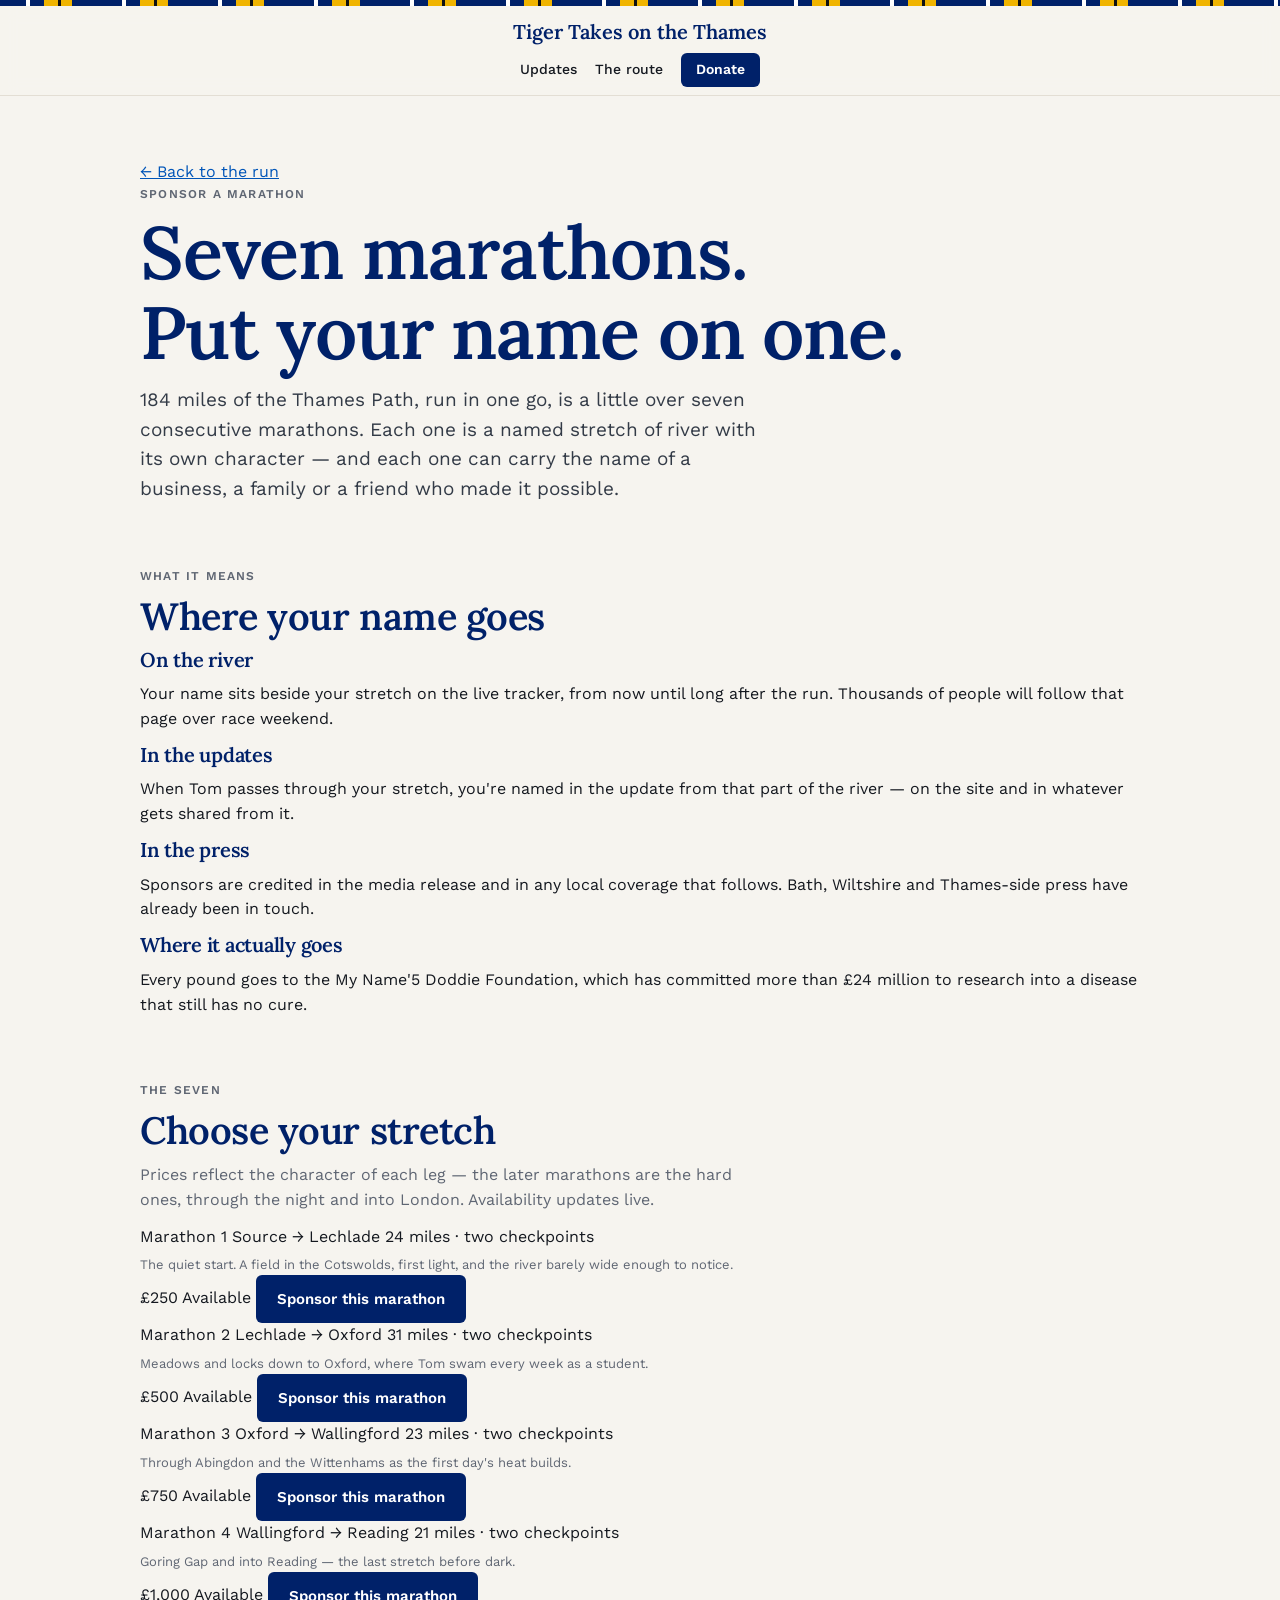
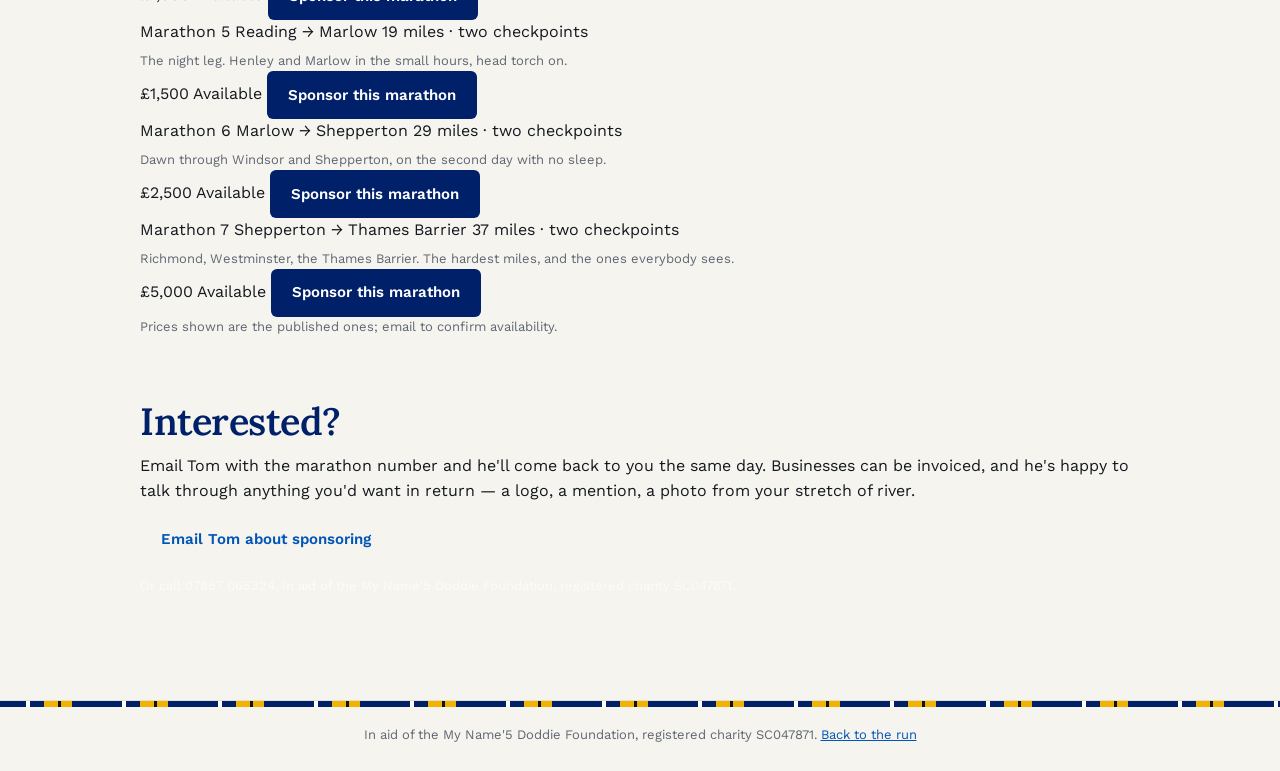
==== sponsor.html @ 5b3b3034 "Add files via upload" ====
<!doctype html>
<html lang="en-GB">
<head>
<meta charset="utf-8">
<meta name="viewport" content="width=device-width, initial-scale=1">
<title>Sponsor a marathon · Tiger Takes on the Thames</title>
<meta name="description" content="Seven marathons, back to back, along the length of the Thames. Put your name or your business on one, and fund MND research through the My Name'5 Doddie Foundation.">
<meta property="og:title" content="Sponsor a marathon · Tiger Takes on the Thames">
<meta property="og:description" content="Seven marathons, back to back, along the length of the Thames. Put your name on one.">
<meta property="og:image" content="img/og.jpg">
<meta property="og:type" content="website">
<meta name="twitter:card" content="summary_large_image">
<meta name="theme-color" content="#002169">
<link rel="icon" href="img/favicon.svg" type="image/svg+xml">
<link rel="preconnect" href="https://fonts.googleapis.com">
<link rel="stylesheet" href="https://fonts.googleapis.com/css2?family=Lora:ital,wght@0,500;0,600;1,400&family=Work+Sans:wght@400;500;600&display=swap">
<link rel="stylesheet" href="styles.css">
</head>
<body>
<div class="tartan" aria-hidden="true"></div>

<header class="top">
  <a class="brand" href="index.html">Tiger Takes on the Thames</a>
  <nav>
    <a href="index.html#updates">Updates</a>
    <a href="index.html#river">The route</a>
    <a class="btn btn-small" id="nav-donate" href="#" target="_blank" rel="noopener">Donate</a>
  </nav>
</header>

<main id="top">

  <section class="page-head">
    <a class="back" href="index.html">← Back to the run</a>
    <p class="eyebrow">Sponsor a marathon</p>
    <h1>Seven marathons.<br>Put your name on one.</h1>
    <p class="lede">184 miles of the Thames Path, run in one go, is a little over seven consecutive marathons. Each one is a named stretch of river with its own character — and each one can carry the name of a business, a family or a friend who made it possible.</p>
  </section>

  <section>
    <p class="eyebrow">What it means</p>
    <h2>Where your name goes</h2>
    <div class="what">
      <div>
        <h3>On the river</h3>
        <p>Your name sits beside your stretch on the live tracker, from now until long after the run. Thousands of people will follow that page over race weekend.</p>
      </div>
      <div>
        <h3>In the updates</h3>
        <p>When Tom passes through your stretch, you're named in the update from that part of the river — on the site and in whatever gets shared from it.</p>
      </div>
      <div>
        <h3>In the press</h3>
        <p>Sponsors are credited in the media release and in any local coverage that follows. Bath, Wiltshire and Thames-side press have already been in touch.</p>
      </div>
      <div>
        <h3>Where it actually goes</h3>
        <p>Every pound goes to the My Name'5 Doddie Foundation, which has committed more than £24 million to research into a disease that still has no cure.</p>
      </div>
    </div>
  </section>

  <section>
    <p class="eyebrow">The seven</p>
    <h2>Choose your stretch</h2>
    <p class="sub">Prices reflect the character of each leg — the later marathons are the hard ones, through the night and into London. Availability updates live.</p>
    <div class="marathons" id="marathons"></div>
    <p class="fine" id="m-note"></p>
  </section>

  <section class="cta-card">
    <h2>Interested?</h2>
    <p>Email Tom with the marathon number and he'll come back to you the same day. Businesses can be invoiced, and he's happy to talk through anything you'd want in return — a logo, a mention, a photo from your stretch of river.</p>
    <p><a class="btn" id="sponsor-mail" href="mailto:">Email Tom about sponsoring</a></p>
    <p class="fine" style="color:rgba(255,255,255,0.7)">Or call 07857 065324. In aid of the My Name'5 Doddie Foundation, registered charity SC047871.</p>
  </section>

</main>

<footer>
  <div class="tartan" aria-hidden="true"></div>
  <p>In aid of the My Name'5 Doddie Foundation, registered charity SC047871. <a href="index.html">Back to the run</a></p>
</footer>

<script src="config.js"></script>
<script>
(() => {
  const C = window.TIGER_CONFIG || {};
  const $ = (s) => document.querySelector(s);
  const esc = (t) => String(t == null ? "" : t).replace(/[&<>"]/g, c => ({ "&":"&amp;", "<":"&lt;", ">":"&gt;", '"':"&quot;" }[c]));
  const mail = `mailto:${C.contactEmail || ""}`;
  $("#nav-donate").href = (C.justGiving && C.justGiving.pageUrl) || "#";
  $("#sponsor-mail").href = `${mail}?subject=Sponsoring%20a%20marathon%20-%20Tiger%20Takes%20on%20the%20Thames`;

  // Same fallback list as the main page, replaced by the sheet when it answers.
  const FALLBACK = [
    { leg:1, from:"Source", to:"Lechlade", miles:24, price:"250" },
    { leg:2, from:"Lechlade", to:"Oxford", miles:31, price:"500" },
    { leg:3, from:"Oxford", to:"Wallingford", miles:23, price:"750" },
    { leg:4, from:"Wallingford", to:"Reading", miles:21, price:"1000" },
    { leg:5, from:"Reading", to:"Marlow", miles:19, price:"1500" },
    { leg:6, from:"Marlow", to:"Shepperton", miles:29, price:"2500" },
    { leg:7, from:"Shepperton", to:"Thames Barrier", miles:37, price:"5000" }
  ];
  const FLAVOUR = {
    1: "The quiet start. A field in the Cotswolds, first light, and the river barely wide enough to notice.",
    2: "Meadows and locks down to Oxford, where Tom swam every week as a student.",
    3: "Through Abingdon and the Wittenhams as the first day's heat builds.",
    4: "Goring Gap and into Reading — the last stretch before dark.",
    5: "The night leg. Henley and Marlow in the small hours, head torch on.",
    6: "Dawn through Windsor and Shepperton, on the second day with no sleep.",
    7: "Richmond, Westminster, the Thames Barrier. The hardest miles, and the ones everybody sees."
  };

  const fmtPrice = (p) => !p ? "" : (/^\d+(\.\d+)?$/.test(String(p).trim()) ? "£" + Number(p).toLocaleString("en-GB") : String(p));

  function render(legs, live) {
    $("#marathons").innerHTML = legs.map(s => {
      const taken = /taken|sponsored/i.test(s.status || "");
      const price = fmtPrice(s.price);
      return `<div class="m-card ${taken ? "taken" : ""}">
        <span class="n">Marathon ${s.leg}</span>
        <span class="route">${esc(s.from)} → ${esc(s.to)}</span>
        <span class="miles">${s.miles ? s.miles + " miles · " : ""}two checkpoints</span>
        <p class="fine" style="margin:6px 0 0">${esc(FLAVOUR[s.leg] || "")}</p>
        ${price ? `<span class="price">${price}</span>` : ""}
        <span class="state">${taken ? `Sponsored by ${esc(s.sponsor || "a friend of Tom's")}` : "Available"}</span>
        <a class="btn btn-primary" href="${mail}?subject=${encodeURIComponent(`Sponsoring marathon ${s.leg}: ${s.from} to ${s.to}`)}">Sponsor this marathon</a>
      </div>`;
    }).join("");
    $("#m-note").textContent = live ? "" : "Prices shown are the published ones; email to confirm availability.";
  }

  render(FALLBACK, false);

  // Live prices and availability, straight from the same sheet the tracker uses.
  (async () => {
    if (!C.sheetId) return;
    try {
      const get = async (tab) => {
        const r = await fetch(`/.netlify/functions/sheet?sheetId=${encodeURIComponent(C.sheetId)}&tab=${encodeURIComponent(tab)}&_=${Math.floor(Date.now() / 30000)}`);
        if (!r.ok) throw new Error(r.status);
        const rows = []; let row = [], cell = "", q = false; const text = await r.text();
        for (let i = 0; i < text.length; i++) {
          const ch = text[i];
          if (q) { if (ch === '"') { if (text[i+1] === '"') { cell += '"'; i++; } else q = false; } else cell += ch; }
          else if (ch === '"') q = true;
          else if (ch === ",") { row.push(cell); cell = ""; }
          else if (ch === "\n") { row.push(cell); rows.push(row); row = []; cell = ""; }
          else if (ch !== "\r") cell += ch;
        }
        if (cell.length || row.length) { row.push(cell); rows.push(row); }
        const head = rows.shift().map(h => h.trim().toLowerCase().replace(/\s+/g, "_"));
        return rows.filter(r2 => r2.some(c => c && c.trim())).map(r2 => Object.fromEntries(head.map((h, i) => [h, (r2[i] || "").trim()])));
      };
      const [sponsors, cps] = await Promise.all([get(C.tabs?.sponsors || "Sponsors"), get(C.tabs?.checkpoints || "Checkpoints").catch(() => [])]);
      if (!sponsors.length || !("leg" in sponsors[0])) return;        // wrong tab: keep the fallback
      const milesOf = (name) => { const c = cps.find(x => (x.name || "").toLowerCase() === String(name).toLowerCase()); return c ? +c.miles : null; };
      const legs = sponsors.map(s => {
        const from = s.from || "", to = s.to || "";
        const a = milesOf(from), b = milesOf(to);
        return { leg: +s.leg, from, to, price: s.price, status: s.status, sponsor: s.sponsor, miles: (a != null && b != null) ? Math.round(b - a) : (FALLBACK.find(f => f.leg === +s.leg) || {}).miles };
      }).filter(s => s.leg);
      if (legs.length) render(legs, true);
    } catch (e) { console.warn("Sponsor list: using published prices", e); }
  })();
})();
</script>
</body>
</html>
---- styles.css ----
/* ─── Tiger Takes on the Thames · v3 ─────────────────────────────────────────
   Navy-led with yellow accents, paper background and a thin tartan strip.      */

:root {
  --paper: #f6f4ef;
  --card: #ffffff;
  --ink: #14181f;
  --muted: #5f6673;
  --line: #e3ded4;

  --navy: #002169;
  --blue: #0055b8;
  --blue-soft: #c9d8ee;
  --blue-faint: #edf2f9;

  --gold: #f0b400;
  --gold-soft: #fff4cc;
  --gold-text: #8f6a00;

  --late: #b3410f;
  --early: #1f7a4a;

  --serif: 'Lora', Georgia, 'Times New Roman', serif;
  --sans: 'Work Sans', system-ui, -apple-system, 'Segoe UI', sans-serif;

  --radius: 6px;
  --max: 1040px;
  --rail: 88px;
  --river-w: 10px;
}


/* ── Base ─────────────────────────────────────────────────────────────────── */

* {
  box-sizing: border-box;
}

html {
  scroll-behavior: smooth;
}

body {
  margin: 0;
  background: var(--paper);
  color: var(--ink);
  font-family: var(--sans);
  font-size: 16px;
  line-height: 1.55;
  -webkit-font-smoothing: antialiased;
}

a {
  color: var(--blue);
}

img {
  max-width: 100%;
  display: block;
}

h1,
h2,
h3 {
  font-family: var(--serif);
  font-weight: 600;
  line-height: 1.08;
  margin: 0 0 12px;
  text-wrap: balance;
  letter-spacing: -0.012em;
  color: var(--navy);
}

h1 {
  font-size: clamp(40px, 7vw, 74px);
}

h2 {
  font-size: clamp(26px, 3.6vw, 38px);
}

h3 {
  font-size: 20px;
}

p {
  margin: 0 0 12px;
}

.eyebrow {
  font-size: 12px;
  font-weight: 600;
  letter-spacing: 0.1em;
  text-transform: uppercase;
  color: var(--muted);
  margin: 0 0 10px;
}

.sub {
  color: var(--muted);
  max-width: 60ch;
}

.fine {
  font-size: 13px;
  color: var(--muted);
}

.card {
  background: var(--card);
  border: 1px solid var(--line);
  border-radius: var(--radius);
}

.card.small {
  padding: 20px;
}


/* ── Tartan ───────────────────────────────────────────────────────────────── */

.tartan {
  height: 6px;
  background:
    repeating-linear-gradient(
      90deg,
      var(--navy) 0 26px,
      #ffffff 26px 30px,
      var(--navy) 30px 44px,
      var(--gold) 44px 58px,
      #111 58px 61px,
      var(--gold) 61px 72px,
      var(--navy) 72px 96px
    );
}


/* ── Buttons ──────────────────────────────────────────────────────────────── */

.btn {
  display: inline-flex;
  align-items: center;
  justify-content: center;
  min-height: 48px;
  padding: 0 20px;
  border-radius: var(--radius);
  font-weight: 600;
  font-size: 15px;
  text-decoration: none;
  cursor: pointer;
  border: 1.5px solid transparent;
  font-family: inherit;
}

.btn-primary {
  background: var(--navy);
  color: #fff;
}

.btn-primary:hover {
  background: #001a52;
}

.btn-outline {
  background: transparent;
  color: var(--navy);
  border-color: var(--navy);
}

.btn-outline:hover {
  background: var(--blue-faint);
}

.btn-small {
  min-height: 38px;
  padding: 0 14px;
  font-size: 14px;
  background: var(--navy);
  color: #fff;
}

.btn:focus-visible {
  outline: 3px solid var(--gold);
  outline-offset: 2px;
}

.btn[hidden] {
  display: none;
}


/* ── Header ───────────────────────────────────────────────────────────────── */

.top {
  position: sticky;
  top: 0;
  z-index: 10;

  background: rgba(246, 244, 239, 0.94);
  backdrop-filter: blur(8px);

  border-bottom: 1px solid var(--line);

  display: flex;
  flex-direction: column;
  align-items: center;
  gap: 6px;

  padding: 10px 16px 8px;

  text-align: center;
}

.brand {
  font-family: var(--serif);
  font-weight: 600;
  color: var(--navy);
  text-decoration: none;
  font-size: 20px;
  white-space: nowrap;
}

.top nav {
  display: flex;
  align-items: center;
  justify-content: center;
  gap: 18px;
  font-size: 14px;
  flex-wrap: wrap;
}

.top nav a:not(.btn) {
  color: var(--ink);
  text-decoration: none;
  font-weight: 500;
}

.top nav .btn-small {
  min-height: 34px;
}

@media (max-width: 420px) {

  .top nav {
    gap: 12px;
    font-size: 13px;
  }

  .brand {
    font-size: 18px;
  }

}


/* ── Main layout ──────────────────────────────────────────────────────────── */

main {
  max-width: var(--max);
  margin: 0 auto;
  padding: 0 20px 40px;
}

section {
  margin: 64px 0;
}


/* ── Hero ─────────────────────────────────────────────────────────────────── */

.hero {
  display: grid;
  grid-template-columns: minmax(0, 1.35fr) minmax(220px, 0.65fr);
  gap: 64px;
  align-items: start;
  margin-top: 36px;
}

.hero h1 {
  font-size: clamp(34px, 4.7vw, 52px);
  line-height: 1.1;
}

.lede {
  font-size: 19px;
  color: #333b47;
  max-width: 52ch;
}

#countdown {
  color: var(--gold-text);
  font-weight: 600;
}


/* Hero statistics */

.hero-stats {
  display: flex;
  flex-direction: column;
  text-align: center;
  padding-top: 4px;
}

.hero-stat {
  display: flex;
  flex-direction: column;
  align-items: center;

  padding: 11px 4px 15px;

  border-bottom: 1px solid var(--line);

  opacity: 0;
  transform: translateY(14px) scale(0.98);

  animation: rise 0.7s cubic-bezier(.2, .7, .2, 1) forwards;
  animation-delay: calc(var(--i, 0) * 140ms);
}

.hero-stat:last-child {
  border-bottom: 0;
}

.hero-stat b {
  display: block;

  font-family: var(--serif);
  font-weight: 600;
  font-size: clamp(29px, 3.6vw, 43px);
  line-height: 1;

  color: var(--navy);

  font-variant-numeric: tabular-nums;
}

.hero-stat span {
  display: block;
  margin-top: 6px;

  font-size: 13px;
  line-height: 1.35;
  font-weight: 500;

  color: var(--gold-text);
}

@keyframes rise {

  to {
    opacity: 1;
    transform: none;
  }

}

@media (prefers-reduced-motion: reduce) {

  .hero-stat {
    animation: none;
    opacity: 1;
    transform: none;
  }

}


@media (max-width: 820px) {

  .hero {
    grid-template-columns: 1fr;
    gap: 28px;
  }

  .hero h1 {
    font-size: clamp(30px, 8vw, 42px);
  }

  .hero-stats {
    display: grid;
    grid-template-columns: 1fr 1fr;

    border-top: 1px solid var(--line);
    border-bottom: 1px solid var(--line);
  }

  .hero-stat {
    padding: 15px 10px;
  }

  .hero-stat:nth-child(odd) {
    border-right: 1px solid var(--line);
  }

  .hero-stat:nth-last-child(-n + 2) {
    border-bottom: 0;
  }

  .hero-stat b {
    font-size: clamp(28px, 9vw, 38px);
  }

}


/* ── Gallery ──────────────────────────────────────────────────────────────── */

.gallery {
  margin-top: 50px;
}

.gallery-head {
  display: flex;
  justify-content: space-between;
  align-items: end;
  gap: 16px;
  margin-bottom: 14px;
}

.gallery-nav {
  display: flex;
  gap: 8px;
}

.gallery-nav .btn {
  min-height: 40px;
  padding: 0 14px;
}

.gallery-track {
  display: flex;
  gap: 12px;

  overflow-x: auto;

  scroll-snap-type: x mandatory;
  -webkit-overflow-scrolling: touch;

  scrollbar-width: none;

  padding-bottom: 4px;
}

.gallery-track::-webkit-scrollbar {
  display: none;
}

.slide {
  flex: 0 0 min(78%, 420px);

  scroll-snap-align: start;

  margin: 0;

  border-radius: var(--radius);
  overflow: hidden;

  background: #e9e4da;

  aspect-ratio: 4 / 5;

  position: relative;

  display: none;
}

.slide.loaded {
  display: block;
}

.slide img {
  width: 100%;
  height: 100%;
  object-fit: cover;
}

.slide figcaption {
  position: absolute;
  left: 0;
  right: 0;
  bottom: 0;

  padding: 10px 12px;

  font-size: 13px;
  color: #fff;

  background:
    linear-gradient(
      transparent,
      rgba(0, 0, 0, 0.6)
    );
}

.gallery[hidden] {
  display: none;
}


/* ── Fundraising ──────────────────────────────────────────────────────────── */

.raise {
  width: 85%;

  margin-left: auto;
  margin-right: auto;

  background: var(--navy);
  color: #fff;

  border-radius: var(--radius);

  padding: 26px;

  display: flex;
  flex-direction: column;
  gap: 14px;
}

.raise-row {
  display: flex;
  justify-content: space-between;
  align-items: baseline;

  gap: 16px;
  flex-wrap: wrap;
}

.raise-total {
  display: flex;
  align-items: baseline;
  gap: 12px;
}

.raise-total > span {
  font-family: var(--serif);
  font-weight: 600;

  font-size: clamp(38px, 5.5vw, 56px);

  font-variant-numeric: tabular-nums;

  line-height: 1;
}

.raise-total small {
  color: rgba(255, 255, 255, 0.7);
  font-size: 14px;
}

.raise-count {
  color: rgba(255, 255, 255, 0.7);
  font-size: 14px;
}

.bar {
  height: 10px;

  border-radius: 5px;

  background: rgba(255, 255, 255, 0.15);

  overflow: hidden;
}

.bar-fill {
  height: 100%;
  background: var(--gold);

  transition: width 0.8s ease;
}

.raise-actions {
  display: flex;
  justify-content: center;

  gap: 10px;

  flex-wrap: wrap;
}

.raise .btn-primary {
  background: var(--gold);
  color: var(--ink);
}

.raise .btn-primary:hover {
  background: #e0a800;
}

.raise .btn-outline {
  color: #fff;
  border-color: rgba(255, 255, 255, 0.6);
}

.raise .btn-outline:hover {
  background: rgba(255, 255, 255, 0.08);
}

.raise .fine {
  color: rgba(255, 255, 255, 0.65);
  margin: 0;
}

@media (min-width: 720px) {

  .raise-actions .btn {
    min-width: 240px;
  }

}

@media (max-width: 700px) {

  .raise {
    width: 100%;
  }

}


/* ── Why the Thames ──────────────────────────────────────────────────────── */

.why .pull {
  margin-bottom: 24px;
}

.pull {
  font-family: var(--serif);
  font-style: italic;

  font-size: clamp(22px, 3vw, 30px);

  line-height: 1.3;

  margin: 0 0 20px;

  max-width: 32ch;

  color: var(--navy);
}

.story-grid {
  display: block;
  width: 100%;
}

.story-body {
  width: 100%;
  max-width: none;
}

.story-body p {
  margin-bottom: 18px;
}

.video {
  position: relative;

  aspect-ratio: 16 / 9;

  width: 100%;
  max-width: 100%;

  border-radius: var(--radius);

  overflow: hidden;

  background: #000;

  margin: 30px 0 24px;
}

.video iframe {
  position: absolute;
  inset: 0;

  width: 100%;
  height: 100%;

  border: 0;
}

.video[hidden] {
  display: none;
}


/* ── Route / journey ─────────────────────────────────────────────────────── */

.journey-head {
  margin-bottom: 28px;
  max-width: 70ch;
}

.live-tag .dot {
  display: none;

  width: 9px;
  height: 9px;

  border-radius: 50%;

  background: var(--gold);

  margin-right: 8px;

  vertical-align: middle;
}

body[data-state="live"] .live-tag {
  color: var(--navy);
}

body[data-state="live"] .live-tag .dot {
  display: inline-block;
  animation: pulse 1.6s infinite;
}

@keyframes pulse {

  0%,
  100% {
    opacity: 1;
  }

  50% {
    opacity: 0.3;
  }

}

.journey-actions {
  display: flex;
  gap: 10px;
  flex-wrap: wrap;
  margin-top: 14px;
}

#updated {
  margin-top: 10px;
}

@media (prefers-reduced-motion: reduce) {

  .live-tag .dot {
    animation: none;
  }

  html {
    scroll-behavior: auto;
  }

}


/* ── Komoot ──────────────────────────────────────────────────────────────── */

.flow-key {
  display: none;
}

.komoot {
  position: relative;

  width: 100%;

  height: min(65vh, 600px);

  border-radius: var(--radius);

  overflow: hidden;

  border: 1px solid var(--line);

  margin: 0 0 28px;

  background: var(--card);
}

.komoot iframe {
  position: absolute;
  inset: 0;

  width: 100%;
  height: 100%;

  border: 0;
}

.komoot[hidden] {
  display: none;
}

@media (max-width: 820px) {

  .komoot {
    height: 480px;
  }

}


/* ── River spine ──────────────────────────────────────────────────────────── */

.river-wrap {
  position: relative;
}

#river-svg {
  position: absolute;

  left: 0;
  top: 0;

  width: 100%;
  height: 100%;

  overflow: visible;

  pointer-events: none;
}

.flow {
  list-style: none;

  margin: 0;
  padding: 0;

  position: relative;

  display: grid;

  grid-template-columns:
    var(--rail)
    minmax(0, 1fr);

  column-gap: 0;
}

.flow > li {
  min-width: 0;
}

.spacer {
  grid-column: 2;
}


/* Checkpoint nodes */

.node {
  grid-column: 2;

  position: relative;

  padding: 8px 0 8px 10px;

  min-height: 56px;

  display: grid;

  grid-template-columns:
    1fr
    auto;

  gap: 4px 14px;

  align-items: baseline;
  align-content: start;
}

.node .mark {
  position: absolute;

  left: calc(var(--mx, 44px) - var(--rail));
  top: 26px;

  width: 16px;
  height: 16px;

  margin: -8px 0 0 -8px;

  border-radius: 50%;

  background: var(--paper);

  border: 3px solid var(--blue-soft);

  z-index: 2;
}

.node.done .mark {
  background: var(--navy);
  border-color: var(--navy);
}

.node.next .mark {
  border-color: var(--navy);
}

.node .name {
  font-family: var(--serif);

  font-size: 20px;
  font-weight: 600;

  color: var(--navy);

  line-height: 1.2;
}

.node .name small {
  font-family: var(--sans);

  font-weight: 500;

  font-size: 12px;

  color: var(--muted);

  margin-left: 8px;

  letter-spacing: 0.04em;

  white-space: nowrap;
}

.node .times {
  text-align: right;

  font-variant-numeric: tabular-nums;

  font-size: 14px;

  color: var(--muted);

  white-space: nowrap;
}

.node .times b {
  display: block;

  font-weight: 600;

  color: var(--ink);

  font-size: 15px;
}

.node.done .times b,
.node.next .times b {
  color: var(--navy);
}

.node .delta {
  font-size: 12px;
  font-weight: 600;
  margin-left: 6px;
}

.delta.late {
  color: var(--late);
}

.delta.early {
  color: var(--early);
}

.node .runners {
  grid-column: 1 / -1;

  font-size: 13.5px;

  color: var(--ink);
}

.node .cp-note,
.node .note {
  grid-column: 1 / -1;

  font-size: 14px;

  color: var(--ink);

  max-width: 56ch;

  margin: 2px 0 0;
}

.node.first .name,
.node.last .name {
  font-size: 24px;
}


/* Route leg images */

.leg-photo {
  grid-column: 1 / -1;

  margin: 6px 0 4px;

  position: relative;

  border-radius: var(--radius);

  overflow: hidden;

  background: #e9e4da;

  aspect-ratio: 16 / 9;

  max-width: 520px;

  display: none;
}

.leg-photo.loaded {
  display: block;
}

.leg-photo img {
  width: 100%;
  height: 100%;
  object-fit: cover;
}

.leg-photo figcaption.cap {
  position: absolute;

  left: 0;
  right: 0;
  bottom: 0;

  padding: 8px 12px;

  font-size: 12px;

  color: #fff;

  background:
    linear-gradient(
      transparent,
      rgba(0, 0, 0, 0.55)
    );
}


/* Marathon blocks */

.leg {
  grid-column: 2;

  position: relative;

  margin: 8px 0 4px 10px;

  grid-row: var(--mrow);
}

.leg-inner {
  display: flex;

  flex-wrap: wrap;

  align-items: center;

  gap: 6px 12px;

  padding: 10px 12px;

  border: 1px solid var(--line);

  border-radius: var(--radius);

  background: var(--card);

  font-size: 13px;
}

.leg.taken .leg-inner {
  background: var(--blue-faint);
  border-color: var(--blue-soft);
}

.leg .n {
  font-weight: 600;

  letter-spacing: 0.06em;

  text-transform: uppercase;

  font-size: 12px;

  color: var(--navy);
}

.leg .route {
  font-weight: 600;
}

.leg .miles {
  color: var(--muted);
}

.leg .sponsor {
  color: var(--navy);
  font-weight: 600;
}

.leg .open {
  color: var(--muted);
}

.btn-ghost {
  min-height: 32px;

  padding: 0 10px;

  font-size: 12.5px;

  background: var(--navy);

  color: #fff;
}

.leg .arrow {
  display: none;
}


/* Mobile river */

@media (max-width: 899px) {

  .node {
    grid-template-columns: 1fr;
    gap: 2px;
  }

  .node .times {
    text-align: left;
    white-space: normal;
  }

  .node .times b {
    display: inline;
    margin-right: 8px;
  }

  .tiger .label {
    left: 50%;
    top: 30px;

    transform: translateX(-50%);

    font-size: 11px;

    padding: 2px 6px;

    white-space: nowrap;
  }

  main {
    overflow-x: clip;
  }

}


/* Desktop river */

@media (min-width: 900px) {

  :root {
    --rail: 150px;
  }

  .flow {
    grid-template-columns:
      minmax(0, 1fr)
      var(--rail)
      minmax(0, 1.4fr);
  }

  .spacer {
    grid-column: 3;
  }

  .node {
    grid-column: 3;
    padding-left: 14px;
  }

  .leg {
    grid-column: 1;

    grid-row: var(--r1) / var(--r2);

    margin: 0;

    padding: 6px 28px 6px 0;

    display: flex;

    align-items: center;
  }

  .leg-inner {
    flex-direction: column;
    align-items: flex-start;

    gap: 4px;

    padding: 16px 18px;

    width: 100%;

    font-size: 14px;
  }

  .leg .n {
    font-size: 12px;
  }

  .leg .route {
    font-size: 16px;
  }

  .leg .btn-ghost {
    margin-top: 8px;
  }

  .leg .arrow {
    display: block;

    position: absolute;

    right: 10px;
    top: 26px;

    width: 2px;

    height: calc(100% - 52px);

    background: var(--blue-soft);
  }

  .leg .arrow::before,
  .leg .arrow::after {
    content: "";

    position: absolute;

    left: -4px;

    width: 0;
    height: 0;

    border-left: 5px solid transparent;
    border-right: 5px solid transparent;
  }

  .leg .arrow::before {
    top: -8px;
    border-bottom: 9px solid var(--blue-soft);
  }

  .leg .arrow::after {
    bottom: -8px;
    border-top: 9px solid var(--blue-soft);
  }

  .flow-key {
    display: grid;

    grid-template-columns:
      minmax(0, 1fr)
      var(--rail)
      minmax(0, 1.4fr);

    font-size: 11px;

    letter-spacing: 0.08em;

    text-transform: uppercase;

    color: var(--muted);

    font-weight: 600;

    margin-bottom: 8px;
  }

  .flow-key span:last-child {
    grid-column: 3;
    padding-left: 14px;
  }

}


/* ── Tiger marker ─────────────────────────────────────────────────────────── */

.tiger {
  position: absolute;

  z-index: 3;

  width: 30px;
  height: 30px;

  margin: -15px 0 0 -15px;

  border-radius: 50%;

  background: var(--gold);

  border: 3px solid #fff;

  box-shadow: 0 2px 10px rgba(0, 0, 0, 0.18);

  display: none;

  align-items: center;
  justify-content: center;

  font-weight: 700;

  font-size: 12px;

  color: var(--ink);
}

.tiger .label {
  position: absolute;

  left: 38px;
  top: 50%;

  transform: translateY(-50%);

  background: var(--gold);

  color: var(--ink);

  font-size: 12px;
  font-weight: 600;

  padding: 4px 8px;

  border-radius: 4px;

  white-space: nowrap;
}

body[data-state="live"] .tiger,
body[data-state="finished"] .tiger {
  display: flex;
}

body[data-state="finished"] .tiger .label {
  display: none;
}


/* ── Finish ───────────────────────────────────────────────────────────────── */

.finish-card {
  grid-column: 1 / -1;

  margin: 24px 0 0;

  background: var(--gold-soft);

  border: 1px solid #f1dc8c;

  border-radius: var(--radius);

  padding: 20px;
}

.finish-card h3 {
  color: var(--navy);
}


/* ── Updates ──────────────────────────────────────────────────────────────── */

.updates[hidden] {
  display: none;
}

.updates {
  width: 100%;
}

.posts {
  display: flex;
  flex-direction: column;

  gap: 24px;

  margin: 14px 0 16px;
}

.post {
  width: 100%;

  background: var(--card);

  border: 1px solid var(--line);

  border-radius: var(--radius);

  overflow: hidden;

  display: flex;
  flex-direction: column;
}

.post.older {
  display: none;
}


/* Always put update image above the text */

.post-photo {
  order: -1;

  width: 100%;

  margin: 0;

  background: #e9e4da;

  aspect-ratio: 16 / 7;
}

.post-photo img {
  width: 100%;
  height: 100%;
  object-fit: cover;
}


/* Text now fills the width of the update card */

.post-body {
  width: 100%;
  max-width: none;

  padding: 26px 30px;
}

.post-body h3 {
  margin-bottom: 8px;
}

.post-body p {
  width: 100%;
  max-width: none;

  font-size: 15.5px;
}

@media (max-width: 820px) {

  .post-photo {
    aspect-ratio: 16 / 9;
  }

  .post-body {
    padding: 20px;
  }

}


/* ── After the Barrier ────────────────────────────────────────────────────── */

.after-grid {
  display: grid;

  grid-template-columns:
    1fr
    1.6fr;

  gap: 16px;
}

#follow[hidden] {
  display: none;
}

.after-grid:has(#follow[hidden]) {
  grid-template-columns: 1fr;
}

.social {
  display: flex;
  gap: 10px;
  flex-wrap: wrap;
}

.social .btn {
  min-height: 40px;
  font-size: 14px;
}

#press p {
  font-size: 14.5px;
}

@media (max-width: 820px) {

  .after-grid {
    grid-template-columns: 1fr;
  }

}


/* ── Footer ───────────────────────────────────────────────────────────────── */

footer {
  border-top: 1px solid var(--line);

  text-align: center;

  font-size: 13px;

  color: var(--muted);
}

footer p {
  padding: 18px 20px 26px;

  margin: 0;
}


/* ── Larger river rail ────────────────────────────────────────────────────── */

@media (min-width: 720px) {

  :root {
    --rail: 150px;
  }

  .node {
    padding-left: 14px;
  }

  .leg {
    padding-left: 14px;
    grid-template-columns: 1fr;
  }

}

@media (min-width: 900px) {

  .leg {
    grid-template-columns: 1fr 1fr;
  }

  .leg-meta {
    grid-column: 1 / -1;
  }

}


/* ── Rehearsal mode ───────────────────────────────────────────────────────── */

body[data-rehearsal="yes"] .flow-key {
  display: none;
}

body[data-rehearsal="yes"] .flow {
  grid-template-columns:
    var(--rail)
    minmax(0, 1fr);
}

body[data-rehearsal="yes"] .node,
body[data-rehearsal="yes"] .spacer {
  grid-column: 2;
}

body[data-rehearsal="yes"] .journey-head::before {
  content: "Test run — the Thames plan is back afterwards";

  display: inline-block;

  font-size: 12px;
  font-weight: 600;

  letter-spacing: 0.06em;

  text-transform: uppercase;

  color: var(--ink);

  background: var(--gold-soft);

  border: 1px solid #f1dc8c;

  border-radius: 4px;

  padding: 4px 8px;

  margin-bottom: 12px;
}


/* ── States ───────────────────────────────────────────────────────────────── */

body[data-state="finished"] .bar-fill {
  background: var(--gold);
}
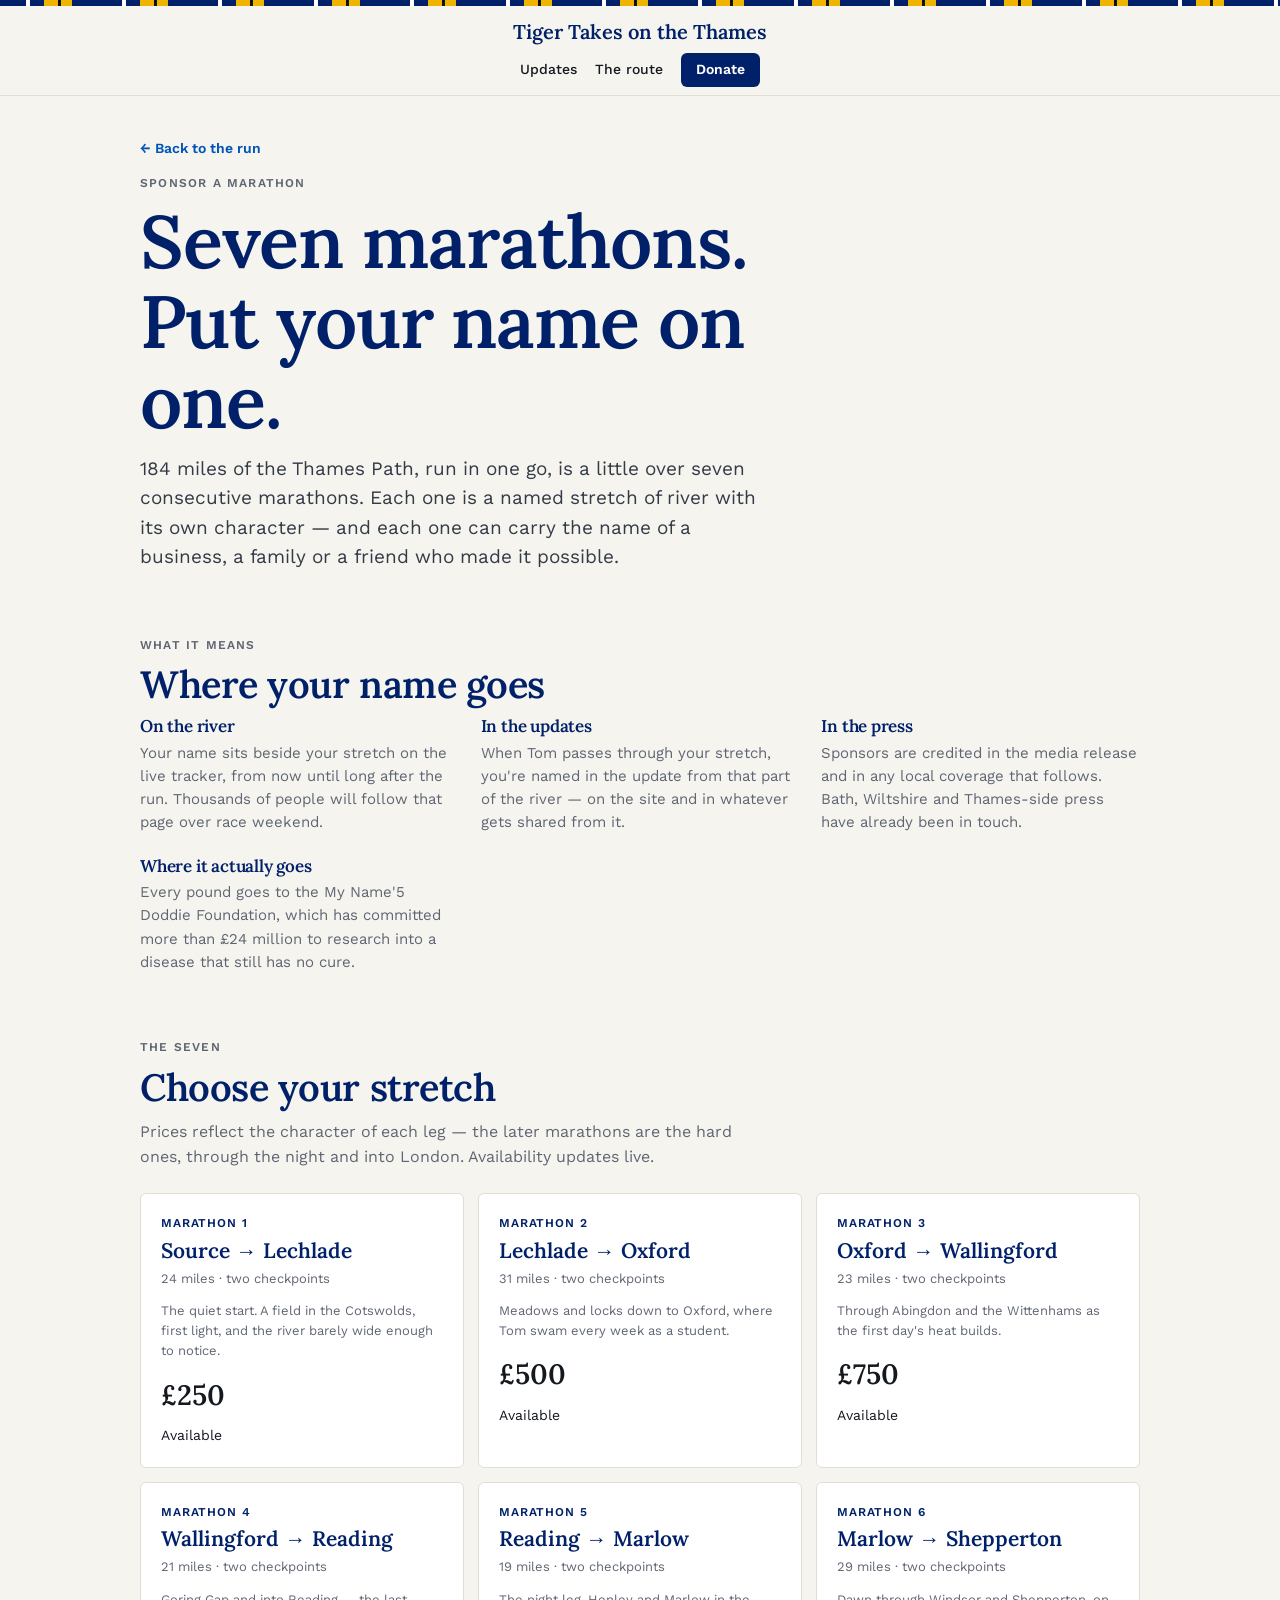
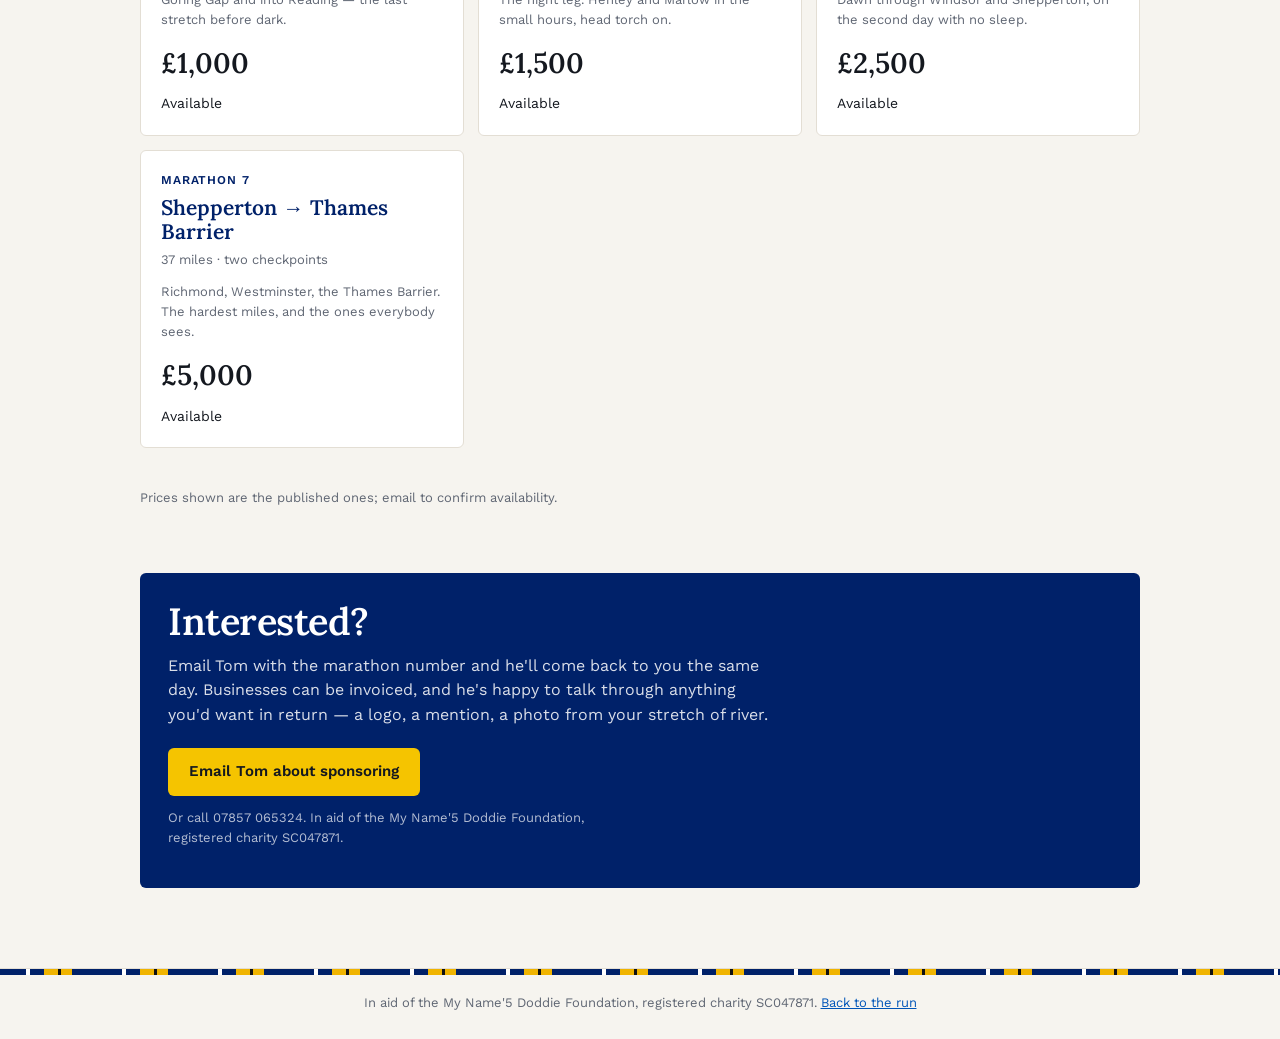
==== commit b6f7d754: "Add files via upload" ====
--- a/sponsor.html
+++ b/sponsor.html
@@ -125,7 +125,6 @@
         <p class="fine" style="margin:6px 0 0">${esc(FLAVOUR[s.leg] || "")}</p>
         ${price ? `<span class="price">${price}</span>` : ""}
         <span class="state">${taken ? `Sponsored by ${esc(s.sponsor || "a friend of Tom's")}` : "Available"}</span>
-        <a class="btn btn-primary" href="${mail}?subject=${encodeURIComponent(`Sponsoring marathon ${s.leg}: ${s.from} to ${s.to}`)}">Sponsor this marathon</a>
       </div>`;
     }).join("");
     $("#m-note").textContent = live ? "" : "Prices shown are the published ones; email to confirm availability.";
--- a/styles.css
+++ b/styles.css
@@ -16,6 +16,13 @@
   --gold: #f0b400;
   --gold-soft: #fff4cc;
   --gold-text: #8f6a00;
+
+  /* Yellow accent. --yellow is the bright Doddie yellow, used for rules, marks and anything
+     on navy. --yellow-text is the small-label colour: the same hue, darkened only as far as
+     it must be to stay readable on the cream background. Change these two and the accent
+     changes everywhere. */
+  --yellow: #f5c400;
+  --yellow-text: #a87c00;
 
   --late: #b3410f;
   --early: #1f7a4a;
@@ -288,7 +295,7 @@
 }
 
 #countdown {
-  color: var(--gold-text);
+  color: var(--yellow-text);
   font-weight: 600;
 }
 
@@ -339,12 +346,51 @@
   display: block;
   margin-top: 6px;
 
-  font-size: 13px;
+  font-size: 13.5px;
   line-height: 1.35;
-  font-weight: 500;
-
-  color: var(--gold-text);
-}
+  font-weight: 600;
+
+  color: var(--yellow-text);
+}
+
+/* The rule between stats picks up the bright yellow rather than the neutral line colour. */
+.hero-stat {
+  border-bottom-color: rgba(245, 196, 0, 0.45);
+}
+
+/* Two extra numbers under the route text — same look and animation as the hero stats. */
+.route-stats {
+  display: grid;
+  grid-template-columns: 1fr 1fr;
+
+  margin: 26px 0 22px;
+
+  border-top: 1px solid rgba(245, 196, 0, 0.45);
+  border-bottom: 1px solid rgba(245, 196, 0, 0.45);
+}
+
+.route-stats .hero-stat {
+  padding: 18px 14px;
+  border-bottom: 0;
+}
+
+.route-stats .hero-stat:first-child {
+  border-right: 1px solid rgba(245, 196, 0, 0.45);
+}
+
+@media (max-width: 600px) {
+
+  .route-stats {
+    grid-template-columns: 1fr;
+  }
+
+  .route-stats .hero-stat:first-child {
+    border-right: 0;
+    border-bottom: 1px solid rgba(245, 196, 0, 0.45);
+  }
+
+}
+
 
 @keyframes rise {
 
@@ -691,7 +737,11 @@
 
 .journey-head {
   margin-bottom: 28px;
-  max-width: 70ch;
+}
+
+/* The route intro runs the full content width, like everything else on the page. */
+.journey-head .sub {
+  max-width: none;
 }
 
 .live-tag .dot {
@@ -1416,9 +1466,6 @@
   border-radius: var(--radius);
 
   overflow: hidden;
-
-  display: flex;
-  flex-direction: column;
 }
 
 .post.older {
@@ -1426,14 +1473,71 @@
 }
 
 
+/* Collapsed state: date, title and opening line. Clicking the row opens the post. */
+
+.post > summary {
+  display: flex;
+  align-items: center;
+  justify-content: space-between;
+  gap: 16px;
+
+  padding: 22px 26px;
+
+  cursor: pointer;
+  list-style: none;
+}
+
+.post > summary::-webkit-details-marker {
+  display: none;
+}
+
+.post > summary:hover {
+  background: var(--blue-faint);
+}
+
+.post > summary:focus-visible {
+  outline: 3px solid var(--yellow);
+  outline-offset: -3px;
+}
+
+.post-head {
+  min-width: 0;
+}
+
+.post-head .eyebrow {
+  margin-bottom: 4px;
+}
+
+.post-head h3 {
+  margin: 0 0 6px;
+}
+
+/* Chevron: points down when closed, up when open. */
+
+.post-toggle {
+  flex: none;
+
+  width: 12px;
+  height: 12px;
+
+  border-right: 2px solid var(--navy);
+  border-bottom: 2px solid var(--navy);
+
+  transform: rotate(45deg);
+  transition: transform 0.2s ease;
+}
+
+.post[open] .post-toggle {
+  transform: rotate(-135deg);
+}
+
+
 /* Always put update image above the text */
 
 .post-photo {
-  order: -1;
-
   width: 100%;
 
-  margin: 0;
+  margin: 0 0 18px;
 
   background: #e9e4da;
 
@@ -1453,7 +1557,7 @@
   width: 100%;
   max-width: none;
 
-  padding: 26px 30px;
+  padding: 0 26px 26px;
 }
 
 .post-body h3 {
@@ -1473,10 +1577,36 @@
     aspect-ratio: 16 / 9;
   }
 
+  .post > summary {
+    padding: 18px 20px;
+  }
+
   .post-body {
-    padding: 20px;
-  }
-
+    padding: 0 20px 20px;
+  }
+
+}
+
+
+/* Embedded Strava activity / Instagram post, both optional and sheet-driven. */
+
+.embeds {
+  display: flex;
+  flex-direction: column;
+  gap: 16px;
+
+  margin-top: 18px;
+}
+
+.embed[hidden] {
+  display: none;
+}
+
+.embed iframe,
+.embed blockquote {
+  max-width: 100% !important;
+  min-width: 0 !important;
+  margin: 0 !important;
 }
 
 
@@ -1623,3 +1753,127 @@
 body[data-state="finished"] .bar-fill {
   background: var(--gold);
 }
+
+
+/* ── Sponsor page ─────────────────────────────────────────────────────────── */
+
+.page-head {
+  margin: 40px 0 28px;
+  max-width: 62ch;
+}
+
+.back {
+  display: inline-block;
+  font-size: 14px;
+  font-weight: 600;
+  text-decoration: none;
+  margin-bottom: 14px;
+}
+
+.marathons {
+  display: grid;
+  grid-template-columns: repeat(auto-fill, minmax(280px, 1fr));
+  gap: 14px;
+  margin: 24px 0 40px;
+}
+
+.m-card {
+  border: 1px solid var(--line);
+  border-radius: var(--radius);
+  background: var(--card);
+  padding: 20px;
+  display: flex;
+  flex-direction: column;
+  gap: 6px;
+}
+
+.m-card.taken {
+  background: var(--blue-faint);
+  border-color: var(--blue-soft);
+}
+
+.m-card .n {
+  font-size: 12px;
+  font-weight: 600;
+  letter-spacing: 0.07em;
+  text-transform: uppercase;
+  color: var(--navy);
+}
+
+.m-card .route {
+  font-family: var(--serif);
+  font-size: 21px;
+  font-weight: 600;
+  color: var(--navy);
+  line-height: 1.15;
+}
+
+.m-card .miles {
+  font-size: 13px;
+  color: var(--muted);
+}
+
+.m-card .price {
+  font-family: var(--serif);
+  font-size: 28px;
+  font-weight: 600;
+  color: var(--ink);
+  margin-top: 6px;
+}
+
+.m-card .state {
+  font-size: 14px;
+  margin-top: 2px;
+}
+
+.m-card.taken .state {
+  color: var(--navy);
+  font-weight: 600;
+}
+
+/* Leg cards are text only — the one call to action lives in the card below them. */
+.m-card .btn {
+  display: none;
+}
+
+.what {
+  display: grid;
+  grid-template-columns: repeat(auto-fit, minmax(240px, 1fr));
+  gap: 22px;
+  margin: 8px 0 36px;
+}
+
+.what h3 {
+  font-size: 17px;
+  margin-bottom: 6px;
+}
+
+.what p {
+  font-size: 15px;
+  color: var(--muted);
+  margin: 0;
+}
+
+.cta-card {
+  background: var(--navy);
+  color: #fff;
+  border-radius: var(--radius);
+  padding: 28px;
+  margin: 8px 0 40px;
+}
+
+.cta-card h2,
+.cta-card h3 {
+  color: #fff;
+}
+
+.cta-card p {
+  color: rgba(255, 255, 255, 0.85);
+  max-width: 60ch;
+}
+
+.cta-card .btn {
+  background: var(--yellow);
+  color: var(--ink);
+  margin-top: 8px;
+}
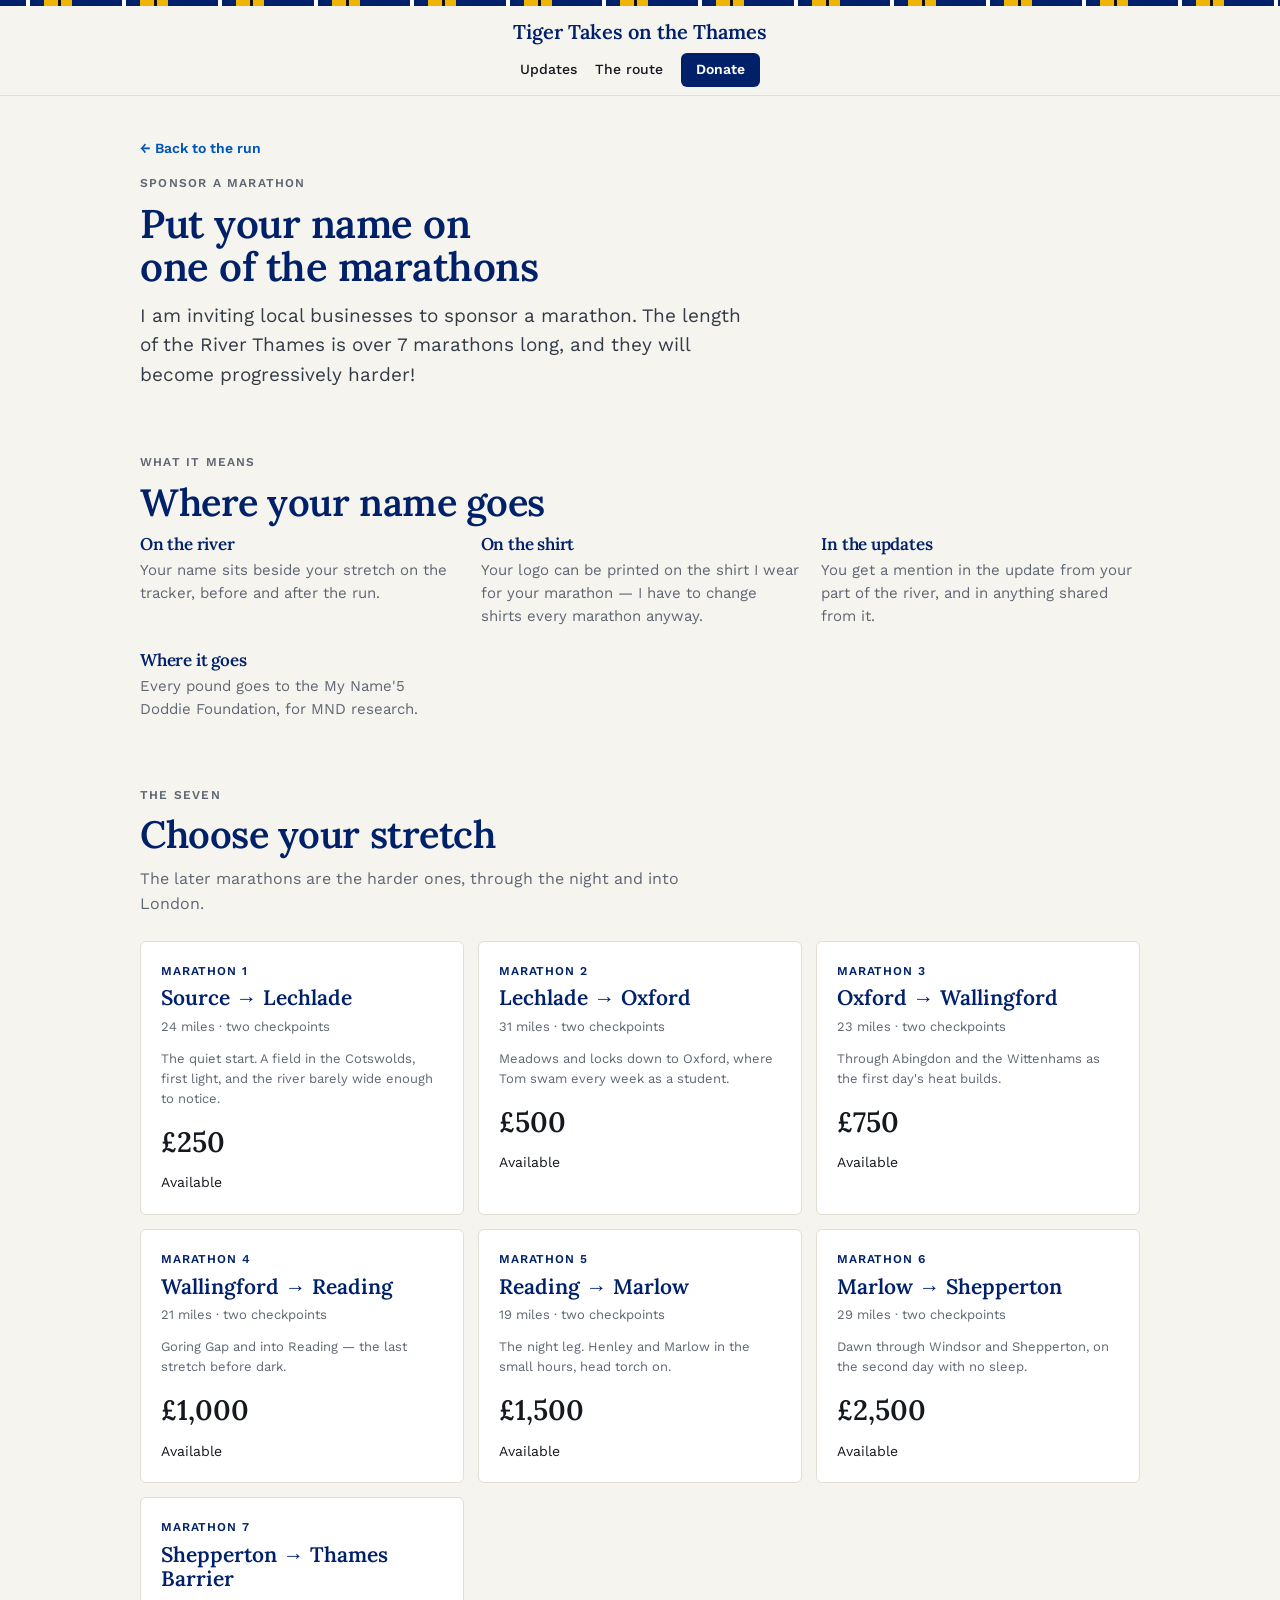
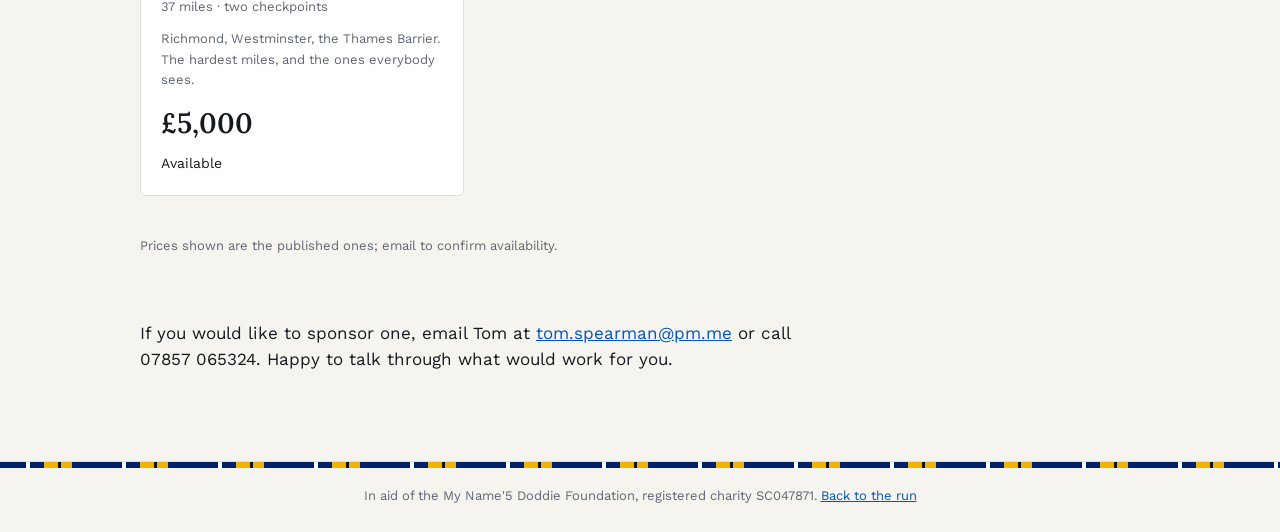
==== commit f10b2d64: "Add files via upload" ====
--- a/sponsor.html
+++ b/sponsor.html
@@ -33,8 +33,8 @@
   <section class="page-head">
     <a class="back" href="index.html">← Back to the run</a>
     <p class="eyebrow">Sponsor a marathon</p>
-    <h1>Seven marathons.<br>Put your name on one.</h1>
-    <p class="lede">184 miles of the Thames Path, run in one go, is a little over seven consecutive marathons. Each one is a named stretch of river with its own character — and each one can carry the name of a business, a family or a friend who made it possible.</p>
+    <h1 class="page-title">Put your name on one of the marathons</h1>
+    <p class="lede">I am inviting local businesses to sponsor a marathon. The length of the River Thames is over 7 marathons long, and they will become progressively harder!</p>
   </section>
 
   <section>
@@ -43,19 +43,19 @@
     <div class="what">
       <div>
         <h3>On the river</h3>
-        <p>Your name sits beside your stretch on the live tracker, from now until long after the run. Thousands of people will follow that page over race weekend.</p>
+        <p>Your name sits beside your stretch on the tracker, before and after the run.</p>
+      </div>
+      <div>
+        <h3>On the shirt</h3>
+        <p>Your logo can be printed on the shirt I wear for your marathon — I have to change shirts every marathon anyway.</p>
       </div>
       <div>
         <h3>In the updates</h3>
-        <p>When Tom passes through your stretch, you're named in the update from that part of the river — on the site and in whatever gets shared from it.</p>
+        <p>You get a mention in the update from your part of the river, and in anything shared from it.</p>
       </div>
       <div>
-        <h3>In the press</h3>
-        <p>Sponsors are credited in the media release and in any local coverage that follows. Bath, Wiltshire and Thames-side press have already been in touch.</p>
-      </div>
-      <div>
-        <h3>Where it actually goes</h3>
-        <p>Every pound goes to the My Name'5 Doddie Foundation, which has committed more than £24 million to research into a disease that still has no cure.</p>
+        <h3>Where it goes</h3>
+        <p>Every pound goes to the My Name'5 Doddie Foundation, for MND research.</p>
       </div>
     </div>
   </section>
@@ -63,16 +63,13 @@
   <section>
     <p class="eyebrow">The seven</p>
     <h2>Choose your stretch</h2>
-    <p class="sub">Prices reflect the character of each leg — the later marathons are the hard ones, through the night and into London. Availability updates live.</p>
+    <p class="sub">The later marathons are the harder ones, through the night and into London.</p>
     <div class="marathons" id="marathons"></div>
     <p class="fine" id="m-note"></p>
   </section>
 
-  <section class="cta-card">
-    <h2>Interested?</h2>
-    <p>Email Tom with the marathon number and he'll come back to you the same day. Businesses can be invoiced, and he's happy to talk through anything you'd want in return — a logo, a mention, a photo from your stretch of river.</p>
-    <p><a class="btn" id="sponsor-mail" href="mailto:">Email Tom about sponsoring</a></p>
-    <p class="fine" style="color:rgba(255,255,255,0.7)">Or call 07857 065324. In aid of the My Name'5 Doddie Foundation, registered charity SC047871.</p>
+  <section class="contact-plain">
+    <p>If you would like to sponsor one, email Tom at <a id="sponsor-mail" href="mailto:tom.spearman@pm.me">tom.spearman@pm.me</a> or call 07857 065324. Happy to talk through what would work for you.</p>
   </section>
 
 </main>
@@ -90,7 +87,7 @@
   const esc = (t) => String(t == null ? "" : t).replace(/[&<>"]/g, c => ({ "&":"&amp;", "<":"&lt;", ">":"&gt;", '"':"&quot;" }[c]));
   const mail = `mailto:${C.contactEmail || ""}`;
   $("#nav-donate").href = (C.justGiving && C.justGiving.pageUrl) || "#";
-  $("#sponsor-mail").href = `${mail}?subject=Sponsoring%20a%20marathon%20-%20Tiger%20Takes%20on%20the%20Thames`;
+  const sm = $("#sponsor-mail"); if (sm) sm.href = `${mail}?subject=Sponsoring%20a%20marathon%20-%20Tiger%20Takes%20on%20the%20Thames`;
 
   // Same fallback list as the main page, replaced by the sheet when it answers.
   const FALLBACK = [
--- a/styles.css
+++ b/styles.css
@@ -1283,17 +1283,19 @@
     margin-top: 8px;
   }
 
+  /* Inset top and bottom so consecutive marathons read as separate spans, with
+     clear white space between one arrow and the next. */
   .leg .arrow {
     display: block;
 
     position: absolute;
 
     right: 10px;
-    top: 26px;
+    top: 40px;
 
     width: 2px;
 
-    height: calc(100% - 52px);
+    height: calc(100% - 80px);
 
     background: var(--blue-soft);
   }
@@ -1752,6 +1754,81 @@
 
 body[data-state="finished"] .bar-fill {
   background: var(--gold);
+}
+
+
+/* ── Tabs: The Run / The Reason / Updates ─────────────────────────────────── */
+
+.tabs {
+  margin: 56px 0;
+}
+
+.tablist {
+  display: flex;
+  gap: 4px;
+
+  border-bottom: 2px solid var(--line);
+
+  margin-bottom: 8px;
+
+  overflow-x: auto;
+  scrollbar-width: none;
+}
+
+.tablist::-webkit-scrollbar {
+  display: none;
+}
+
+.tab {
+  flex: none;
+
+  appearance: none;
+  border: 0;
+  background: transparent;
+
+  font-family: var(--serif);
+  font-size: clamp(19px, 2.4vw, 26px);
+  font-weight: 600;
+  color: var(--muted);
+
+  padding: 10px 18px 14px;
+  margin-bottom: -2px;
+
+  border-bottom: 3px solid transparent;
+
+  cursor: pointer;
+  white-space: nowrap;
+}
+
+.tab:hover {
+  color: var(--navy);
+}
+
+.tab[aria-selected="true"] {
+  color: var(--navy);
+  border-bottom-color: var(--yellow);
+}
+
+.tab:focus-visible {
+  outline: 3px solid var(--yellow);
+  outline-offset: -3px;
+}
+
+.panel[hidden] {
+  display: none;
+}
+
+/* The sections inside a panel shouldn't add their own big top margin. */
+.panel > section:first-child {
+  margin-top: 24px;
+}
+
+@media (max-width: 520px) {
+
+  .tab {
+    padding: 8px 12px 12px;
+  }
+
 }
 
 
@@ -1854,26 +1931,17 @@
   margin: 0;
 }
 
-.cta-card {
-  background: var(--navy);
-  color: #fff;
-  border-radius: var(--radius);
-  padding: 28px;
-  margin: 8px 0 40px;
-}
-
-.cta-card h2,
-.cta-card h3 {
-  color: #fff;
-}
-
-.cta-card p {
-  color: rgba(255, 255, 255, 0.85);
-  max-width: 60ch;
-}
-
-.cta-card .btn {
-  background: var(--yellow);
-  color: var(--ink);
-  margin-top: 8px;
-}
+/* Sponsor page headline sits a little smaller than a normal page title. */
+.page-title {
+  font-size: clamp(28px, 3.6vw, 40px);
+}
+
+.contact-plain {
+  margin: 8px 0 48px;
+}
+
+.contact-plain p {
+  font-size: 17px;
+  max-width: 62ch;
+  margin: 0;
+}
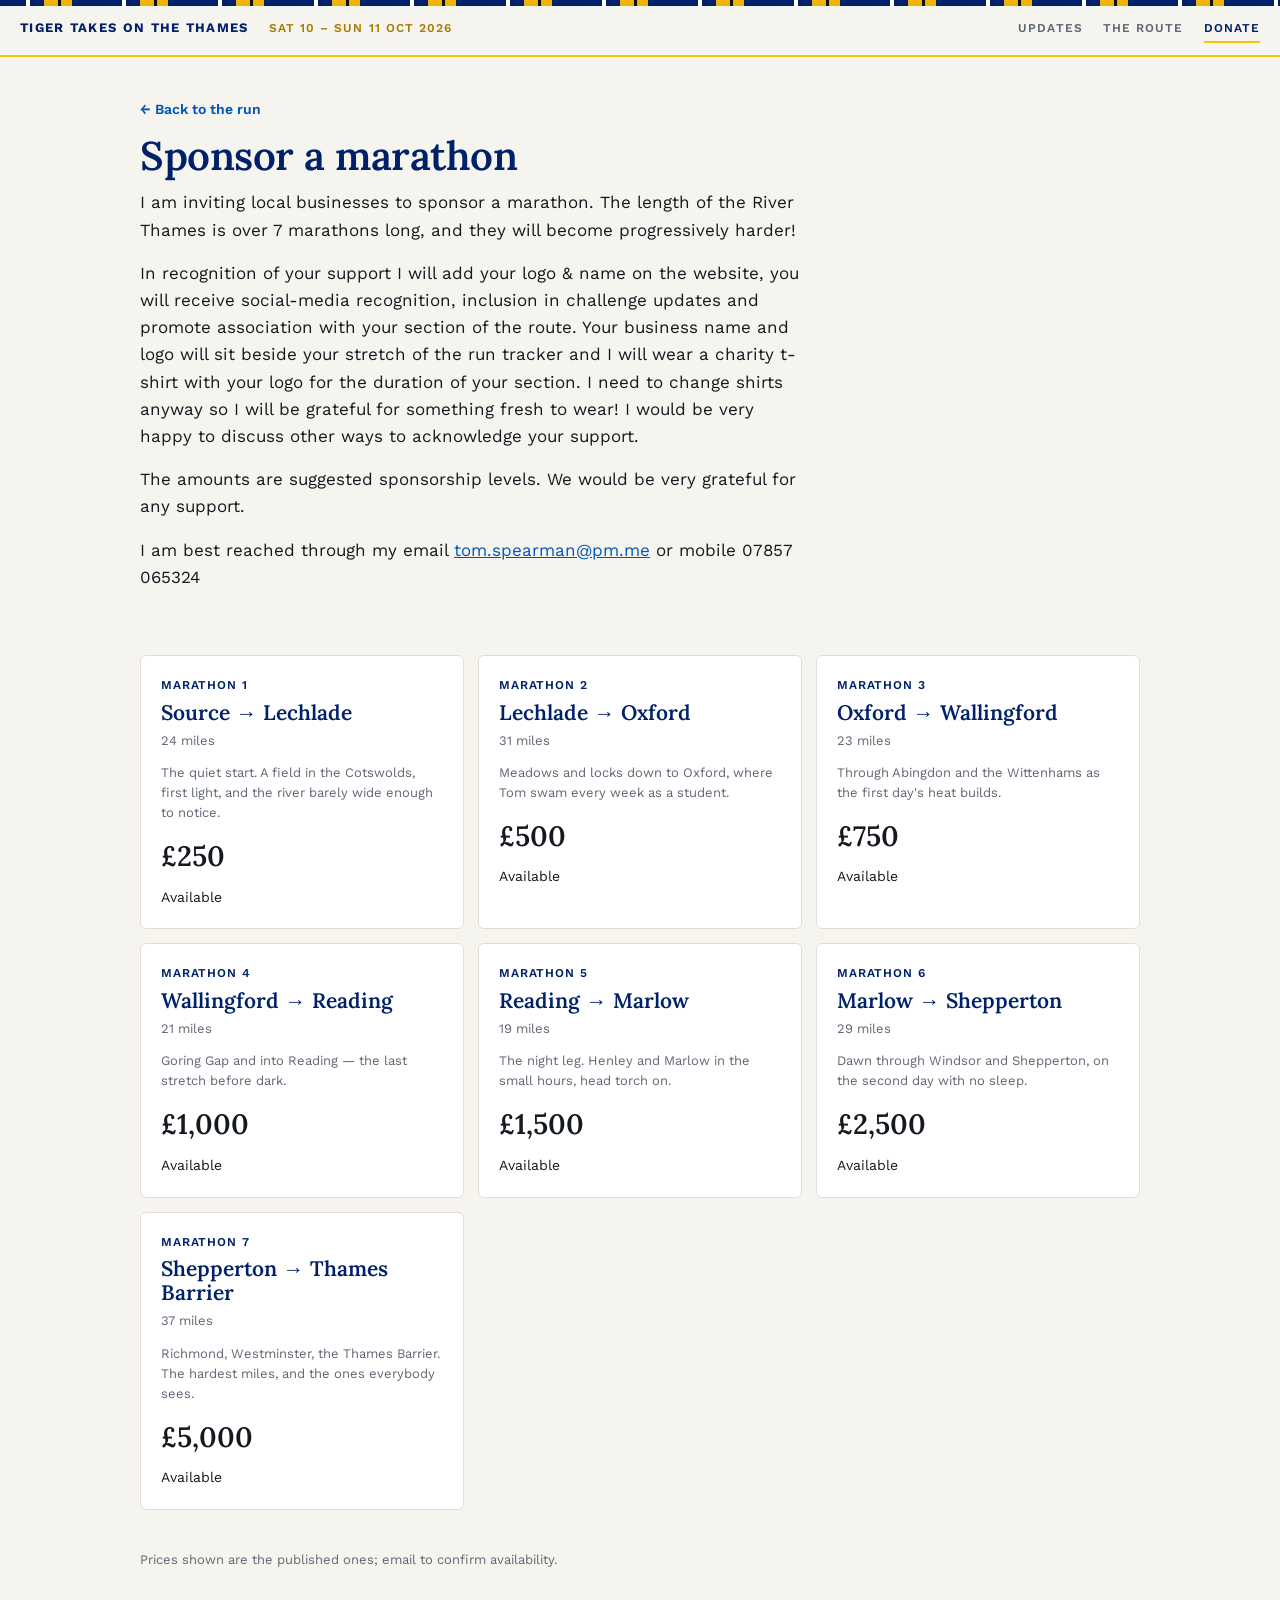
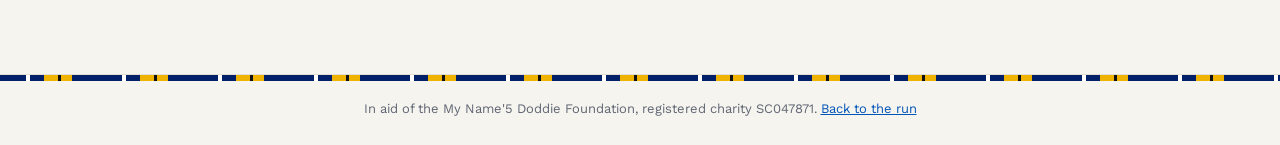
==== commit f456d8d2: "Add files via upload" ====
--- a/sponsor.html
+++ b/sponsor.html
@@ -19,12 +19,16 @@
 <body>
 <div class="tartan" aria-hidden="true"></div>
 
-<header class="top">
+<!-- Same header as the main page. -->
+<header class="top" id="top-bar">
   <a class="brand" href="index.html">Tiger Takes on the Thames</a>
+  <span class="top-meta">Sat 10 – Sun 11 Oct 2026</span>
+  <span class="top-meta" id="countdown"></span>
+
   <nav>
     <a href="index.html#updates">Updates</a>
     <a href="index.html#river">The route</a>
-    <a class="btn btn-small" id="nav-donate" href="#" target="_blank" rel="noopener">Donate</a>
+    <a id="nav-donate" href="#" target="_blank" rel="noopener">Donate</a>
   </nav>
 </header>
 
@@ -32,44 +36,22 @@
 
   <section class="page-head">
     <a class="back" href="index.html">← Back to the run</a>
-    <p class="eyebrow">Sponsor a marathon</p>
-    <h1 class="page-title">Put your name on one of the marathons</h1>
-    <p class="lede">I am inviting local businesses to sponsor a marathon. The length of the River Thames is over 7 marathons long, and they will become progressively harder!</p>
-  </section>
+    <h1 class="page-title">Sponsor a marathon</h1>
 
-  <section>
-    <p class="eyebrow">What it means</p>
-    <h2>Where your name goes</h2>
-    <div class="what">
-      <div>
-        <h3>On the river</h3>
-        <p>Your name sits beside your stretch on the tracker, before and after the run.</p>
-      </div>
-      <div>
-        <h3>On the shirt</h3>
-        <p>Your logo can be printed on the shirt I wear for your marathon — I have to change shirts every marathon anyway.</p>
-      </div>
-      <div>
-        <h3>In the updates</h3>
-        <p>You get a mention in the update from your part of the river, and in anything shared from it.</p>
-      </div>
-      <div>
-        <h3>Where it goes</h3>
-        <p>Every pound goes to the My Name'5 Doddie Foundation, for MND research.</p>
-      </div>
+    <div class="page-copy">
+      <p>I am inviting local businesses to sponsor a marathon. The length of the River Thames is over 7 marathons long, and they will become progressively harder!</p>
+
+      <p>In recognition of your support I will add your logo &amp; name on the website, you will receive social-media recognition, inclusion in challenge updates and promote association with your section of the route. Your business name and logo will sit beside your stretch of the run tracker and I will wear a charity t-shirt with your logo for the duration of your section. I need to change shirts anyway so I will be grateful for something fresh to wear! I would be very happy to discuss other ways to acknowledge your support.</p>
+
+      <p>The amounts are suggested sponsorship levels. We would be very grateful for any support.</p>
+
+      <p>I am best reached through my email <a id="sponsor-mail" href="mailto:tom.spearman@pm.me">tom.spearman@pm.me</a> or mobile 07857 065324</p>
     </div>
   </section>
 
   <section>
-    <p class="eyebrow">The seven</p>
-    <h2>Choose your stretch</h2>
-    <p class="sub">The later marathons are the harder ones, through the night and into London.</p>
     <div class="marathons" id="marathons"></div>
     <p class="fine" id="m-note"></p>
-  </section>
-
-  <section class="contact-plain">
-    <p>If you would like to sponsor one, email Tom at <a id="sponsor-mail" href="mailto:tom.spearman@pm.me">tom.spearman@pm.me</a> or call 07857 065324. Happy to talk through what would work for you.</p>
   </section>
 
 </main>
@@ -88,6 +70,17 @@
   const mail = `mailto:${C.contactEmail || ""}`;
   $("#nav-donate").href = (C.justGiving && C.justGiving.pageUrl) || "#";
   const sm = $("#sponsor-mail"); if (sm) sm.href = `${mail}?subject=Sponsoring%20a%20marathon%20-%20Tiger%20Takes%20on%20the%20Thames`;
+
+  // Countdown in the header, same as the main page.
+  (function tick() {
+    const el = $("#countdown"); if (!el || !C.race || !C.race.start) return;
+    const ms = new Date(C.race.start) - new Date();
+    if (ms > 0) {
+      const d = Math.floor(ms / 86400000), h = Math.floor(ms % 86400000 / 3600000);
+      el.textContent = d > 0 ? `${d} day${d === 1 ? "" : "s"} to go` : `${h}h to go`;
+    } else el.textContent = "";
+    setTimeout(tick, 60000);
+  })();
 
   // Same fallback list as the main page, replaced by the sheet when it answers.
   const FALLBACK = [
@@ -115,11 +108,14 @@
     $("#marathons").innerHTML = legs.map(s => {
       const taken = /taken|sponsored/i.test(s.status || "");
       const price = fmtPrice(s.price);
+      // Section blurb comes from the sheet (Sponsors → section_note); the written-in
+      // version below is only a stand-in until that column is filled.
+      const note = (s.section_note || "").trim() || FLAVOUR[s.leg] || "";
       return `<div class="m-card ${taken ? "taken" : ""}">
         <span class="n">Marathon ${s.leg}</span>
         <span class="route">${esc(s.from)} → ${esc(s.to)}</span>
-        <span class="miles">${s.miles ? s.miles + " miles · " : ""}two checkpoints</span>
-        <p class="fine" style="margin:6px 0 0">${esc(FLAVOUR[s.leg] || "")}</p>
+        ${s.miles ? `<span class="miles">${s.miles} miles</span>` : ""}
+        <p class="fine" style="margin:6px 0 0">${esc(note)}</p>
         ${price ? `<span class="price">${price}</span>` : ""}
         <span class="state">${taken ? `Sponsored by ${esc(s.sponsor || "a friend of Tom's")}` : "Available"}</span>
       </div>`;
@@ -155,7 +151,7 @@
       const legs = sponsors.map(s => {
         const from = s.from || "", to = s.to || "";
         const a = milesOf(from), b = milesOf(to);
-        return { leg: +s.leg, from, to, price: s.price, status: s.status, sponsor: s.sponsor, miles: (a != null && b != null) ? Math.round(b - a) : (FALLBACK.find(f => f.leg === +s.leg) || {}).miles };
+        return { leg: +s.leg, from, to, price: s.price, status: s.status, sponsor: s.sponsor, section_note: s.section_note, miles: (a != null && b != null) ? Math.round(b - a) : (FALLBACK.find(f => f.leg === +s.leg) || {}).miles };
       }).filter(s => s.leg);
       if (legs.length) render(legs, true);
     } catch (e) { console.warn("Sponsor list: using published prices", e); }
--- a/styles.css
+++ b/styles.css
@@ -198,63 +198,99 @@
 
 /* ── Header ───────────────────────────────────────────────────────────────── */
 
+/* One quiet row. Everything in it is the same small uppercase label: the name
+   carries a touch more weight and colour, nothing else competes. */
 .top {
   position: sticky;
   top: 0;
   z-index: 10;
 
-  background: rgba(246, 244, 239, 0.94);
+  background: rgba(246, 244, 239, 0.95);
   backdrop-filter: blur(8px);
 
-  border-bottom: 1px solid var(--line);
+  border-bottom: 2px solid var(--yellow);
 
   display: flex;
-  flex-direction: column;
-  align-items: center;
-  gap: 6px;
-
-  padding: 10px 16px 8px;
-
-  text-align: center;
+  align-items: baseline;
+  flex-wrap: wrap;
+  gap: 10px 20px;
+
+  width: 100%;
+  padding: 12px 20px;
+
+  font-size: 12px;
+  font-weight: 600;
+  letter-spacing: 0.09em;
+  text-transform: uppercase;
+}
+
+.top > * {
+  flex: none;
 }
 
 .brand {
-  font-family: var(--serif);
-  font-weight: 600;
+  font-family: inherit;
+  font-size: 13px;
+  font-weight: 700;
+  letter-spacing: 0.1em;
   color: var(--navy);
   text-decoration: none;
-  font-size: 20px;
-  white-space: nowrap;
-}
-
+}
+
+.top-meta {
+  color: var(--yellow-text);
+}
+
+.top-meta:empty {
+  display: none;
+}
+
+/* Menu sits at the far end of the row. */
 .top nav {
   display: flex;
-  align-items: center;
-  justify-content: center;
-  gap: 18px;
-  font-size: 14px;
+  align-items: baseline;
   flex-wrap: wrap;
-}
-
-.top nav a:not(.btn) {
-  color: var(--ink);
+  gap: 20px;
+
+  margin-left: auto;
+}
+
+.top nav a {
+  color: var(--muted);
   text-decoration: none;
-  font-weight: 500;
-}
-
-.top nav .btn-small {
-  min-height: 34px;
-}
-
-@media (max-width: 420px) {
+  font: inherit;
+}
+
+.top nav a:hover {
+  color: var(--navy);
+}
+
+.top nav #nav-donate {
+  color: var(--navy);
+}
+
+.top nav #nav-donate::after {
+  content: "";
+  display: block;
+  height: 2px;
+  margin-top: 3px;
+  background: var(--yellow);
+}
+
+@media (max-width: 700px) {
+
+  .top {
+    gap: 6px 14px;
+    padding: 10px 16px;
+    justify-content: center;
+    text-align: center;
+  }
 
   .top nav {
-    gap: 12px;
-    font-size: 13px;
-  }
-
-  .brand {
-    font-size: 18px;
+    margin-left: 0;
+    width: 100%;
+    justify-content: center;
+    gap: 16px;
   }
 
 }
@@ -270,6 +306,27 @@
 
 section {
   margin: 64px 0;
+}
+
+
+/* ── Hero title ───────────────────────────────────────────────────────────── */
+
+/* Back on the left, above the intro, a little smaller than before so the
+   header carries the top of the page. */
+.hero h1 {
+  font-size: clamp(31px, 4.1vw, 46px);
+  line-height: 1.1;
+  margin: 0 0 22px;
+}
+
+.hero h1::after {
+  content: "";
+  display: block;
+  width: 84px;
+  height: 4px;
+  margin: 18px 0 0;
+  background: var(--yellow);
+  border-radius: 3px;
 }
 
 
@@ -280,12 +337,7 @@
   grid-template-columns: minmax(0, 1.35fr) minmax(220px, 0.65fr);
   gap: 64px;
   align-items: start;
-  margin-top: 36px;
-}
-
-.hero h1 {
-  font-size: clamp(34px, 4.7vw, 52px);
-  line-height: 1.1;
+  margin-top: 46px;
 }
 
 .lede {
@@ -456,17 +508,11 @@
   margin-top: 50px;
 }
 
-.gallery-head {
-  display: flex;
-  justify-content: space-between;
-  align-items: end;
-  gap: 16px;
-  margin-bottom: 14px;
-}
-
 .gallery-nav {
   display: flex;
   gap: 8px;
+  justify-content: center;
+  margin-top: 14px;
 }
 
 .gallery-nav .btn {
@@ -1155,6 +1201,13 @@
   color: var(--muted);
 }
 
+.leg-note {
+  margin: 4px 0 2px;
+  font-size: 13px;
+  line-height: 1.45;
+  color: var(--muted);
+}
+
 .leg .sponsor {
   color: var(--navy);
   font-weight: 600;
@@ -1291,11 +1344,11 @@
     position: absolute;
 
     right: 10px;
-    top: 40px;
+    top: 24px;
 
     width: 2px;
 
-    height: calc(100% - 80px);
+    height: calc(100% - 48px);
 
     background: var(--blue-soft);
   }
@@ -1590,14 +1643,28 @@
 }
 
 
-/* Embedded Strava activity / Instagram post, both optional and sheet-driven. */
-
-.embeds {
+/* Instagram posts, up to three side by side. */
+
+.after {
   display: flex;
   flex-direction: column;
   gap: 16px;
-
-  margin-top: 18px;
+}
+
+.after .card {
+  width: 100%;
+}
+
+.embeds {
+  display: grid;
+  grid-template-columns: repeat(auto-fit, minmax(290px, 1fr));
+  gap: 16px;
+
+  margin-top: 14px;
+}
+
+.embeds:empty {
+  display: none;
 }
 
 .embed[hidden] {
@@ -1614,45 +1681,13 @@
 
 /* ── After the Barrier ────────────────────────────────────────────────────── */
 
-.after-grid {
-  display: grid;
-
-  grid-template-columns:
-    1fr
-    1.6fr;
-
-  gap: 16px;
-}
-
 #follow[hidden] {
   display: none;
 }
 
-.after-grid:has(#follow[hidden]) {
-  grid-template-columns: 1fr;
-}
-
-.social {
-  display: flex;
-  gap: 10px;
-  flex-wrap: wrap;
-}
-
-.social .btn {
-  min-height: 40px;
-  font-size: 14px;
-}
-
 #press p {
-  font-size: 14.5px;
-}
-
-@media (max-width: 820px) {
-
-  .after-grid {
-    grid-template-columns: 1fr;
-  }
-
+  font-size: 15px;
+  max-width: none;
 }
 
 
@@ -1757,6 +1792,18 @@
 }
 
 
+/* The tab label is the heading now, so the route's own title only appears once the
+   run is under way — when it says where Tom actually is. */
+body[data-state="before"] #live-label,
+body[data-state="before"] #position-headline {
+  display: none;
+}
+
+body[data-state="before"] .journey-head .live-tag {
+  display: none;
+}
+
+
 /* ── Tabs: The Run / The Reason / Updates ─────────────────────────────────── */
 
 .tabs {
@@ -1836,7 +1883,6 @@
 
 .page-head {
   margin: 40px 0 28px;
-  max-width: 62ch;
 }
 
 .back {
@@ -1913,35 +1959,18 @@
   display: none;
 }
 
-.what {
-  display: grid;
-  grid-template-columns: repeat(auto-fit, minmax(240px, 1fr));
-  gap: 22px;
-  margin: 8px 0 36px;
-}
-
-.what h3 {
-  font-size: 17px;
-  margin-bottom: 6px;
-}
-
-.what p {
-  font-size: 15px;
-  color: var(--muted);
-  margin: 0;
-}
-
 /* Sponsor page headline sits a little smaller than a normal page title. */
 .page-title {
   font-size: clamp(28px, 3.6vw, 40px);
 }
 
-.contact-plain {
-  margin: 8px 0 48px;
-}
-
-.contact-plain p {
+/* Plain running copy under the title — no boxes, one readable column. */
+.page-copy {
+  max-width: 66ch;
+}
+
+.page-copy p {
   font-size: 17px;
-  max-width: 62ch;
-  margin: 0;
-}
+  line-height: 1.6;
+  margin: 0 0 16px;
+}
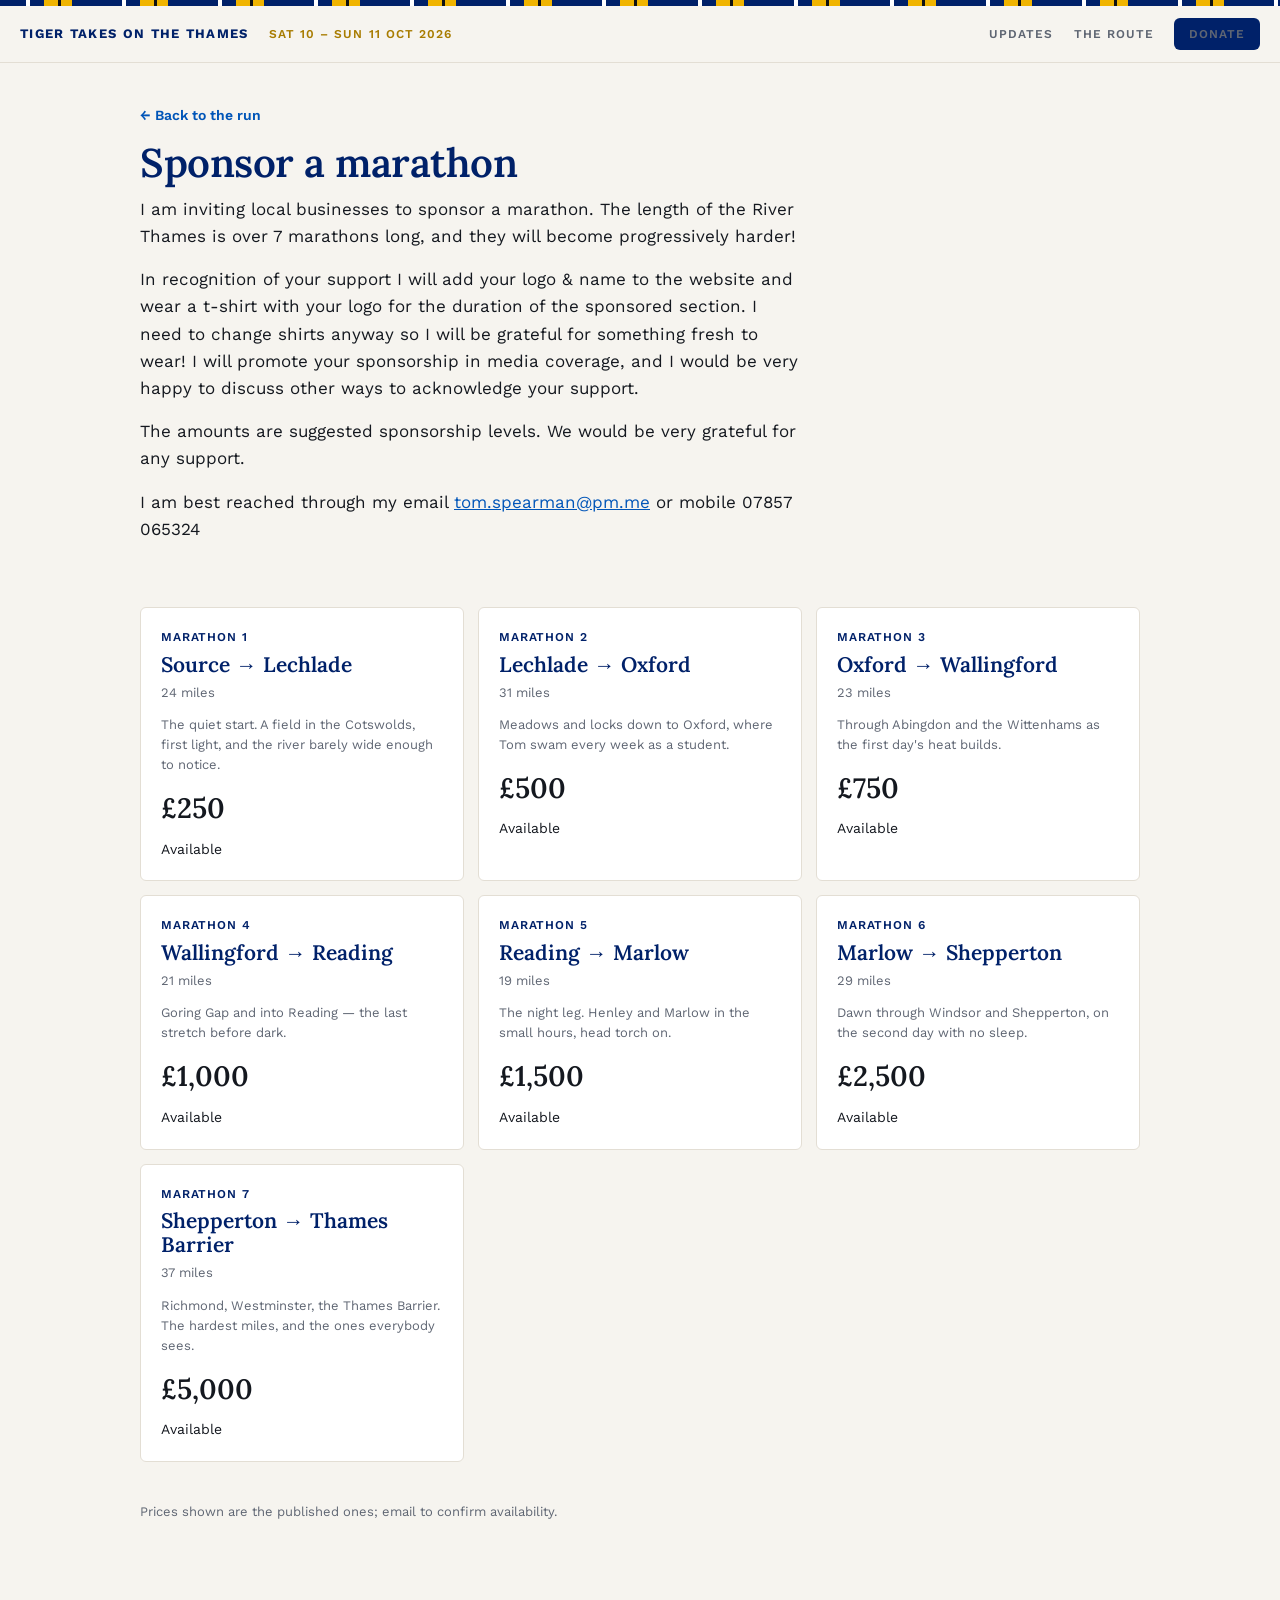
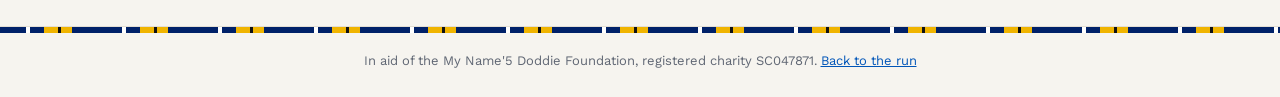
==== commit bfd69007: "Add files via upload" ====
--- a/sponsor.html
+++ b/sponsor.html
@@ -28,7 +28,7 @@
   <nav>
     <a href="index.html#updates">Updates</a>
     <a href="index.html#river">The route</a>
-    <a id="nav-donate" href="#" target="_blank" rel="noopener">Donate</a>
+    <a class="btn btn-small" id="nav-donate" href="#" target="_blank" rel="noopener">Donate</a>
   </nav>
 </header>
 
@@ -41,7 +41,7 @@
     <div class="page-copy">
       <p>I am inviting local businesses to sponsor a marathon. The length of the River Thames is over 7 marathons long, and they will become progressively harder!</p>
 
-      <p>In recognition of your support I will add your logo &amp; name on the website, you will receive social-media recognition, inclusion in challenge updates and promote association with your section of the route. Your business name and logo will sit beside your stretch of the run tracker and I will wear a charity t-shirt with your logo for the duration of your section. I need to change shirts anyway so I will be grateful for something fresh to wear! I would be very happy to discuss other ways to acknowledge your support.</p>
+      <p>In recognition of your support I will add your logo &amp; name to the website and wear a t-shirt with your logo for the duration of the sponsored section. I need to change shirts anyway so I will be grateful for something fresh to wear! I will promote your sponsorship in media coverage, and I would be very happy to discuss other ways to acknowledge your support.</p>
 
       <p>The amounts are suggested sponsorship levels. We would be very grateful for any support.</p>
 
--- a/styles.css
+++ b/styles.css
@@ -208,10 +208,10 @@
   background: rgba(246, 244, 239, 0.95);
   backdrop-filter: blur(8px);
 
-  border-bottom: 2px solid var(--yellow);
+  border-bottom: 1px solid var(--line);
 
   display: flex;
-  align-items: baseline;
+  align-items: center;
   flex-wrap: wrap;
   gap: 10px 20px;
 
@@ -248,7 +248,7 @@
 /* Menu sits at the far end of the row. */
 .top nav {
   display: flex;
-  align-items: baseline;
+  align-items: center;
   flex-wrap: wrap;
   gap: 20px;
 
@@ -265,16 +265,11 @@
   color: var(--navy);
 }
 
-.top nav #nav-donate {
-  color: var(--navy);
-}
-
-.top nav #nav-donate::after {
-  content: "";
-  display: block;
-  height: 2px;
-  margin-top: 3px;
-  background: var(--yellow);
+.top nav .btn-small {
+  min-height: 32px;
+  padding: 0 14px;
+  font-size: 12px;
+  letter-spacing: 0.08em;
 }
 
 @media (max-width: 700px) {
@@ -306,6 +301,41 @@
 
 section {
   margin: 64px 0;
+}
+
+/* Once the run starts, the tracker is the reason anyone is here — so it goes to
+   the top and everything else falls in behind it. Same again once he finishes,
+   so "Finished!" is the first thing on the page. */
+body[data-state="live"] main,
+body[data-state="finished"] main {
+  display: flex;
+  flex-direction: column;
+}
+
+body[data-state="live"] main > section,
+body[data-state="finished"] main > section {
+  margin: 30px 0;
+}
+
+body[data-state="live"] #tabs,
+body[data-state="finished"] #tabs    { order: 1; margin-top: 30px; }
+
+body[data-state="live"] #donate,
+body[data-state="finished"] #donate  { order: 2; }
+
+body[data-state="live"] .hero,
+body[data-state="finished"] .hero    { order: 3; }
+
+body[data-state="live"] #gallery,
+body[data-state="finished"] #gallery { order: 4; }
+
+body[data-state="live"] .after,
+body[data-state="finished"] .after   { order: 5; }
+
+/* Written in the future tense — it reads wrong once he has finished. */
+body[data-state="finished"] .plan-copy,
+body[data-state="finished"] .route-stats {
+  display: none;
 }
 
 
@@ -319,16 +349,6 @@
   margin: 0 0 22px;
 }
 
-.hero h1::after {
-  content: "";
-  display: block;
-  width: 84px;
-  height: 4px;
-  margin: 18px 0 0;
-  background: var(--yellow);
-  border-radius: 3px;
-}
-
 
 /* ── Hero ─────────────────────────────────────────────────────────────────── */
 
@@ -853,6 +873,44 @@
 
 /* ── Komoot ──────────────────────────────────────────────────────────────── */
 
+/* What the tracker is, and when it starts. Before-state only. */
+.tracker-intro,
+.tracker-live {
+  margin: 0 0 34px;
+  padding: 18px 20px;
+
+  background: var(--blue-faint);
+  border: 1px solid var(--blue-soft);
+  border-radius: var(--radius);
+}
+
+.tracker-intro p:last-child,
+.tracker-live p:last-child {
+  margin: 0;
+}
+
+.tracker-intro p:not(.eyebrow) {
+  font-size: 15px;
+  color: var(--ink);
+  max-width: 70ch;
+}
+
+.tracker-intro[hidden],
+.tracker-live[hidden] {
+  display: none;
+}
+
+.tracker-live {
+  display: flex;
+  align-items: center;
+  flex-wrap: wrap;
+  gap: 10px 18px;
+}
+
+.tracker-live .fine {
+  margin: 0;
+}
+
 .flow-key {
   display: none;
 }
@@ -870,7 +928,7 @@
 
   border: 1px solid var(--line);
 
-  margin: 0 0 28px;
+  margin: 0 0 40px;
 
   background: var(--card);
 }
@@ -1050,6 +1108,16 @@
   color: var(--navy);
 }
 
+.node .times .kind {
+  font-style: normal;
+  font-weight: 600;
+  font-size: 11.5px;
+  letter-spacing: 0.06em;
+  text-transform: uppercase;
+  color: var(--muted);
+  margin-right: 6px;
+}
+
 .node .delta {
   font-size: 12px;
   font-weight: 600;
@@ -1064,12 +1132,15 @@
   color: var(--early);
 }
 
+/* Right-aligned so it clears the moving Tiger marker on the river. */
 .node .runners {
   grid-column: 1 / -1;
 
   font-size: 13.5px;
 
   color: var(--ink);
+
+  text-align: right;
 }
 
 .node .cp-note,
@@ -1458,7 +1529,11 @@
 
   border-radius: 4px;
 
-  white-space: nowrap;
+  /* Tom's status rides here, so it has to be allowed to wrap rather than run
+     off the side of the page. */
+  white-space: normal;
+  max-width: min(46ch, 52vw);
+  line-height: 1.35;
 }
 
 body[data-state="live"] .tiger,
@@ -1489,6 +1564,15 @@
 
 .finish-card h3 {
   color: var(--navy);
+  font-size: 26px;
+}
+
+.finish-card p {
+  max-width: 62ch;
+}
+
+.finish-card .btn {
+  margin-top: 4px;
 }
 
 
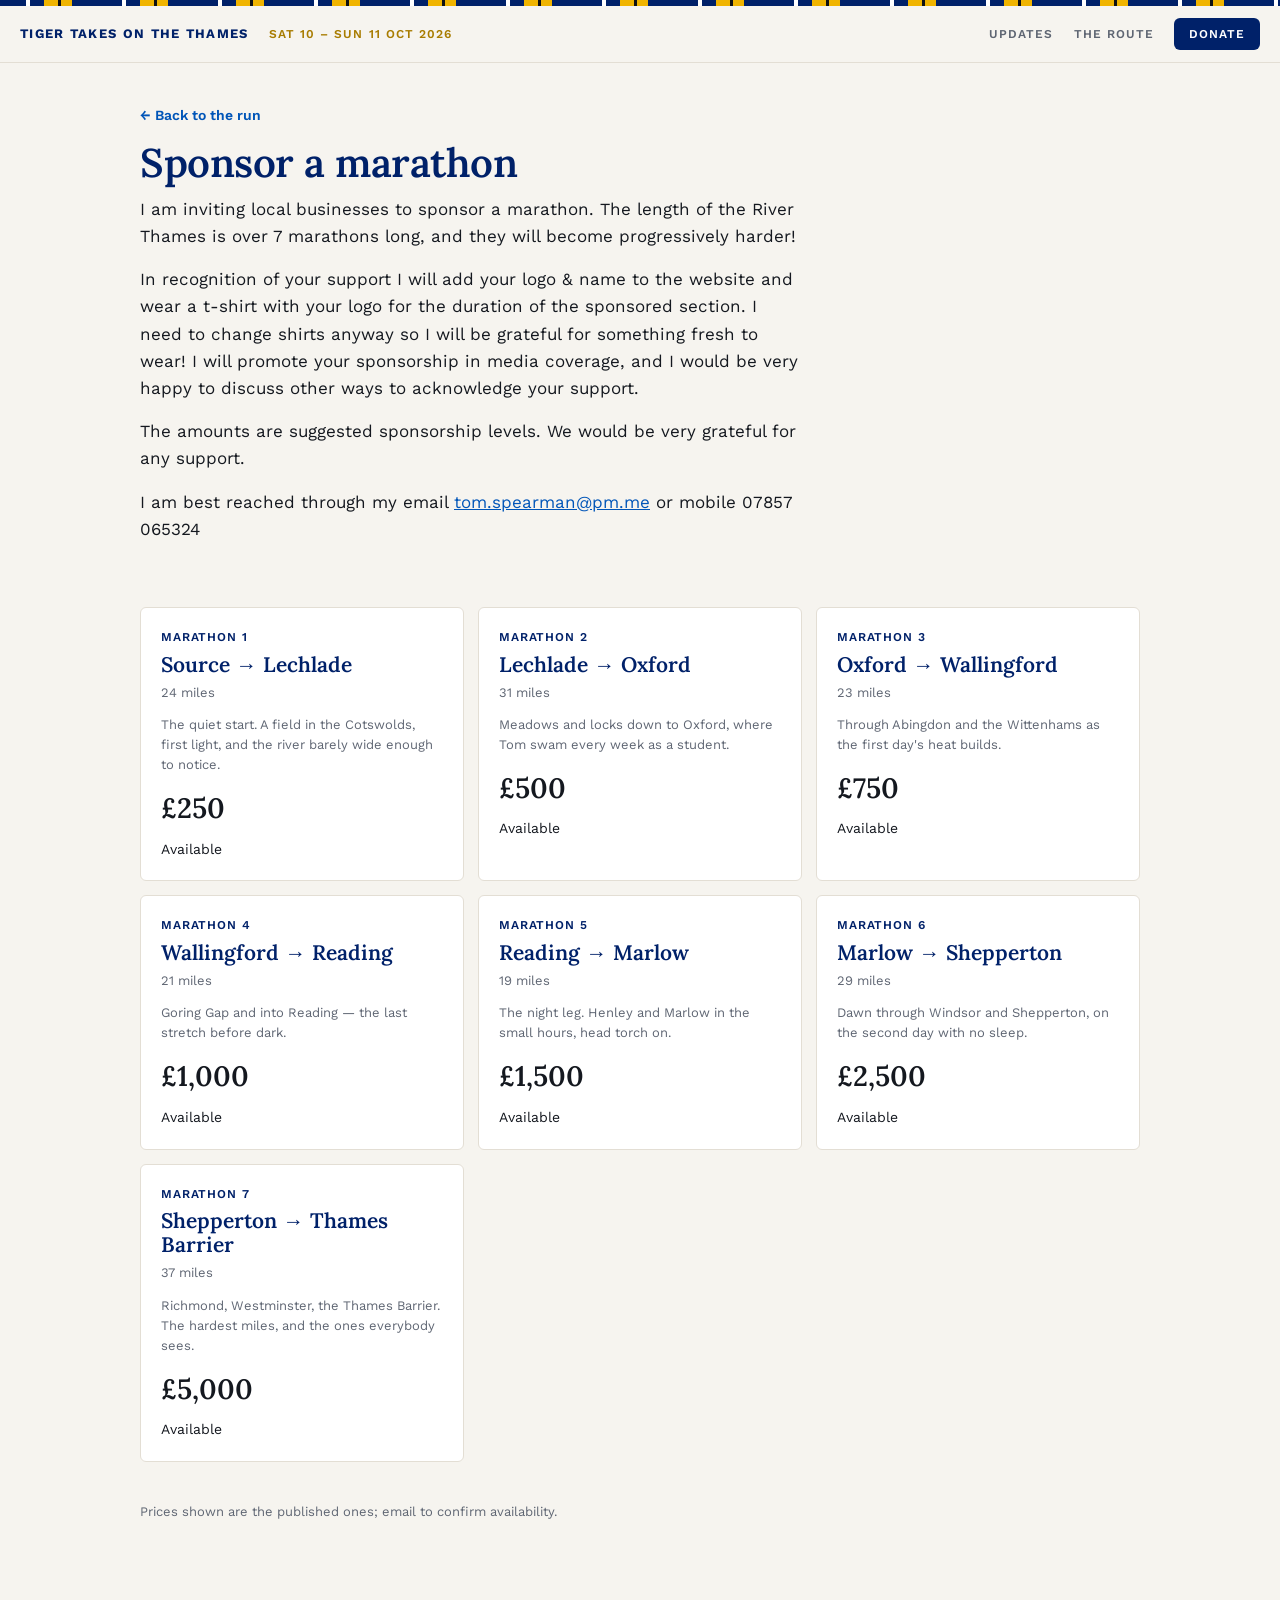
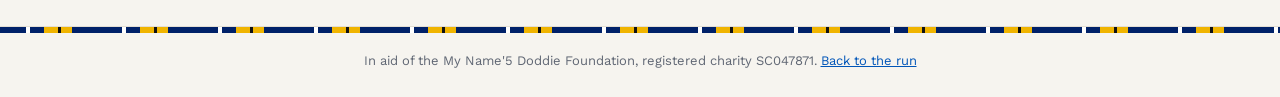
==== commit 20552adf: "Add files via upload" ====
--- a/sponsor.html
+++ b/sponsor.html
@@ -104,9 +104,19 @@
 
   const fmtPrice = (p) => !p ? "" : (/^\d+(\.\d+)?$/.test(String(p).trim()) ? "£" + Number(p).toLocaleString("en-GB") : String(p));
 
+  // Google Drive share links have to be turned into something an <img> can load.
+  const driveImageUrl = (url) => {
+    const t = String(url || "").trim();
+    const f = t.match(/drive\.google\.com\/file\/d\/([^/]+)/) || t.match(/drive\.google\.com\/open\?id=([^&]+)/);
+    return f ? `https://drive.google.com/thumbnail?id=${f[1]}&sz=w1600` : t;
+  };
+
   function render(legs, live) {
     $("#marathons").innerHTML = legs.map(s => {
-      const taken = /taken|sponsored/i.test(s.status || "");
+      // A name in `sponsor` is what makes a stretch sponsored.
+      const taken = !!(s.sponsor || "").trim() || /taken|sponsored/i.test(s.status || "");
+      const logo = taken ? driveImageUrl(s.logo_url || s.photo_url || "") : "";
+      const sponsorNote = taken ? (s.sponsor_note || s.caption || "").trim() : "";
       const price = fmtPrice(s.price);
       // Section blurb comes from the sheet (Sponsors → section_note); the written-in
       // version below is only a stand-in until that column is filled.
@@ -116,8 +126,10 @@
         <span class="route">${esc(s.from)} → ${esc(s.to)}</span>
         ${s.miles ? `<span class="miles">${s.miles} miles</span>` : ""}
         <p class="fine" style="margin:6px 0 0">${esc(note)}</p>
-        ${price ? `<span class="price">${price}</span>` : ""}
+        ${price && !taken ? `<span class="price">${price}</span>` : ""}
+        ${logo ? `<img class="leg-logo" src="${esc(logo)}" alt="${esc(s.sponsor || "Sponsor")}" onerror="this.remove()">` : ""}
         <span class="state">${taken ? `Sponsored by ${esc(s.sponsor || "a friend of Tom's")}` : "Available"}</span>
+        ${sponsorNote ? `<p class="sponsor-note">${esc(sponsorNote)}</p>` : ""}
       </div>`;
     }).join("");
     $("#m-note").textContent = live ? "" : "Prices shown are the published ones; email to confirm availability.";
@@ -151,7 +163,7 @@
       const legs = sponsors.map(s => {
         const from = s.from || "", to = s.to || "";
         const a = milesOf(from), b = milesOf(to);
-        return { leg: +s.leg, from, to, price: s.price, status: s.status, sponsor: s.sponsor, section_note: s.section_note, miles: (a != null && b != null) ? Math.round(b - a) : (FALLBACK.find(f => f.leg === +s.leg) || {}).miles };
+        return { leg: +s.leg, from, to, price: s.price, status: s.status, sponsor: s.sponsor, section_note: s.section_note, logo_url: s.logo_url, photo_url: s.photo_url, sponsor_note: s.sponsor_note, caption: s.caption, miles: (a != null && b != null) ? Math.round(b - a) : (FALLBACK.find(f => f.leg === +s.leg) || {}).miles };
       }).filter(s => s.leg);
       if (legs.length) render(legs, true);
     } catch (e) { console.warn("Sponsor list: using published prices", e); }
--- a/styles.css
+++ b/styles.css
@@ -261,6 +261,12 @@
   font: inherit;
 }
 
+/* More specific than the rule above, which was turning the Donate button's
+   text grey on navy. */
+.top nav a.btn {
+  color: #fff;
+}
+
 .top nav a:hover {
   color: var(--navy);
 }
@@ -303,33 +309,21 @@
   margin: 64px 0;
 }
 
-/* Once the run starts, the tracker is the reason anyone is here — so it goes to
-   the top and everything else falls in behind it. Same again once he finishes,
-   so "Finished!" is the first thing on the page. */
-body[data-state="live"] main,
+/* Finished: "Finished!" is the first thing on the page. While he is running the
+   page keeps its normal order and scrolls itself to the marker instead. */
 body[data-state="finished"] main {
   display: flex;
   flex-direction: column;
 }
 
-body[data-state="live"] main > section,
 body[data-state="finished"] main > section {
   margin: 30px 0;
 }
 
-body[data-state="live"] #tabs,
 body[data-state="finished"] #tabs    { order: 1; margin-top: 30px; }
-
-body[data-state="live"] #donate,
 body[data-state="finished"] #donate  { order: 2; }
-
-body[data-state="live"] .hero,
 body[data-state="finished"] .hero    { order: 3; }
-
-body[data-state="live"] #gallery,
 body[data-state="finished"] #gallery { order: 4; }
-
-body[data-state="live"] .after,
 body[data-state="finished"] .after   { order: 5; }
 
 /* Written in the future tense — it reads wrong once he has finished. */
@@ -892,7 +886,7 @@
 .tracker-intro p:not(.eyebrow) {
   font-size: 15px;
   color: var(--ink);
-  max-width: 70ch;
+  max-width: none;
 }
 
 .tracker-intro[hidden],
@@ -1272,6 +1266,23 @@
   color: var(--muted);
 }
 
+/* Sponsor's logo on a marathon card. Sized to fit any shape without cropping. */
+.leg-logo {
+  max-width: min(150px, 100%);
+  max-height: 54px;
+  width: auto;
+  height: auto;
+  object-fit: contain;
+  margin: 8px 0 4px;
+}
+
+.sponsor-note {
+  margin: 4px 0 0;
+  font-size: 13px;
+  line-height: 1.45;
+  color: var(--muted);
+}
+
 .leg-note {
   margin: 4px 0 2px;
   font-size: 13px;
@@ -1529,11 +1540,7 @@
 
   border-radius: 4px;
 
-  /* Tom's status rides here, so it has to be allowed to wrap rather than run
-     off the side of the page. */
-  white-space: normal;
-  max-width: min(46ch, 52vw);
-  line-height: 1.35;
+  white-space: nowrap;
 }
 
 body[data-state="live"] .tiger,
@@ -2028,6 +2035,15 @@
   margin-top: 6px;
 }
 
+.m-card .leg-logo {
+  max-height: 60px;
+  margin: 10px 0 2px;
+}
+
+.m-card .sponsor-note {
+  font-size: 13.5px;
+}
+
 .m-card .state {
   font-size: 14px;
   margin-top: 2px;
